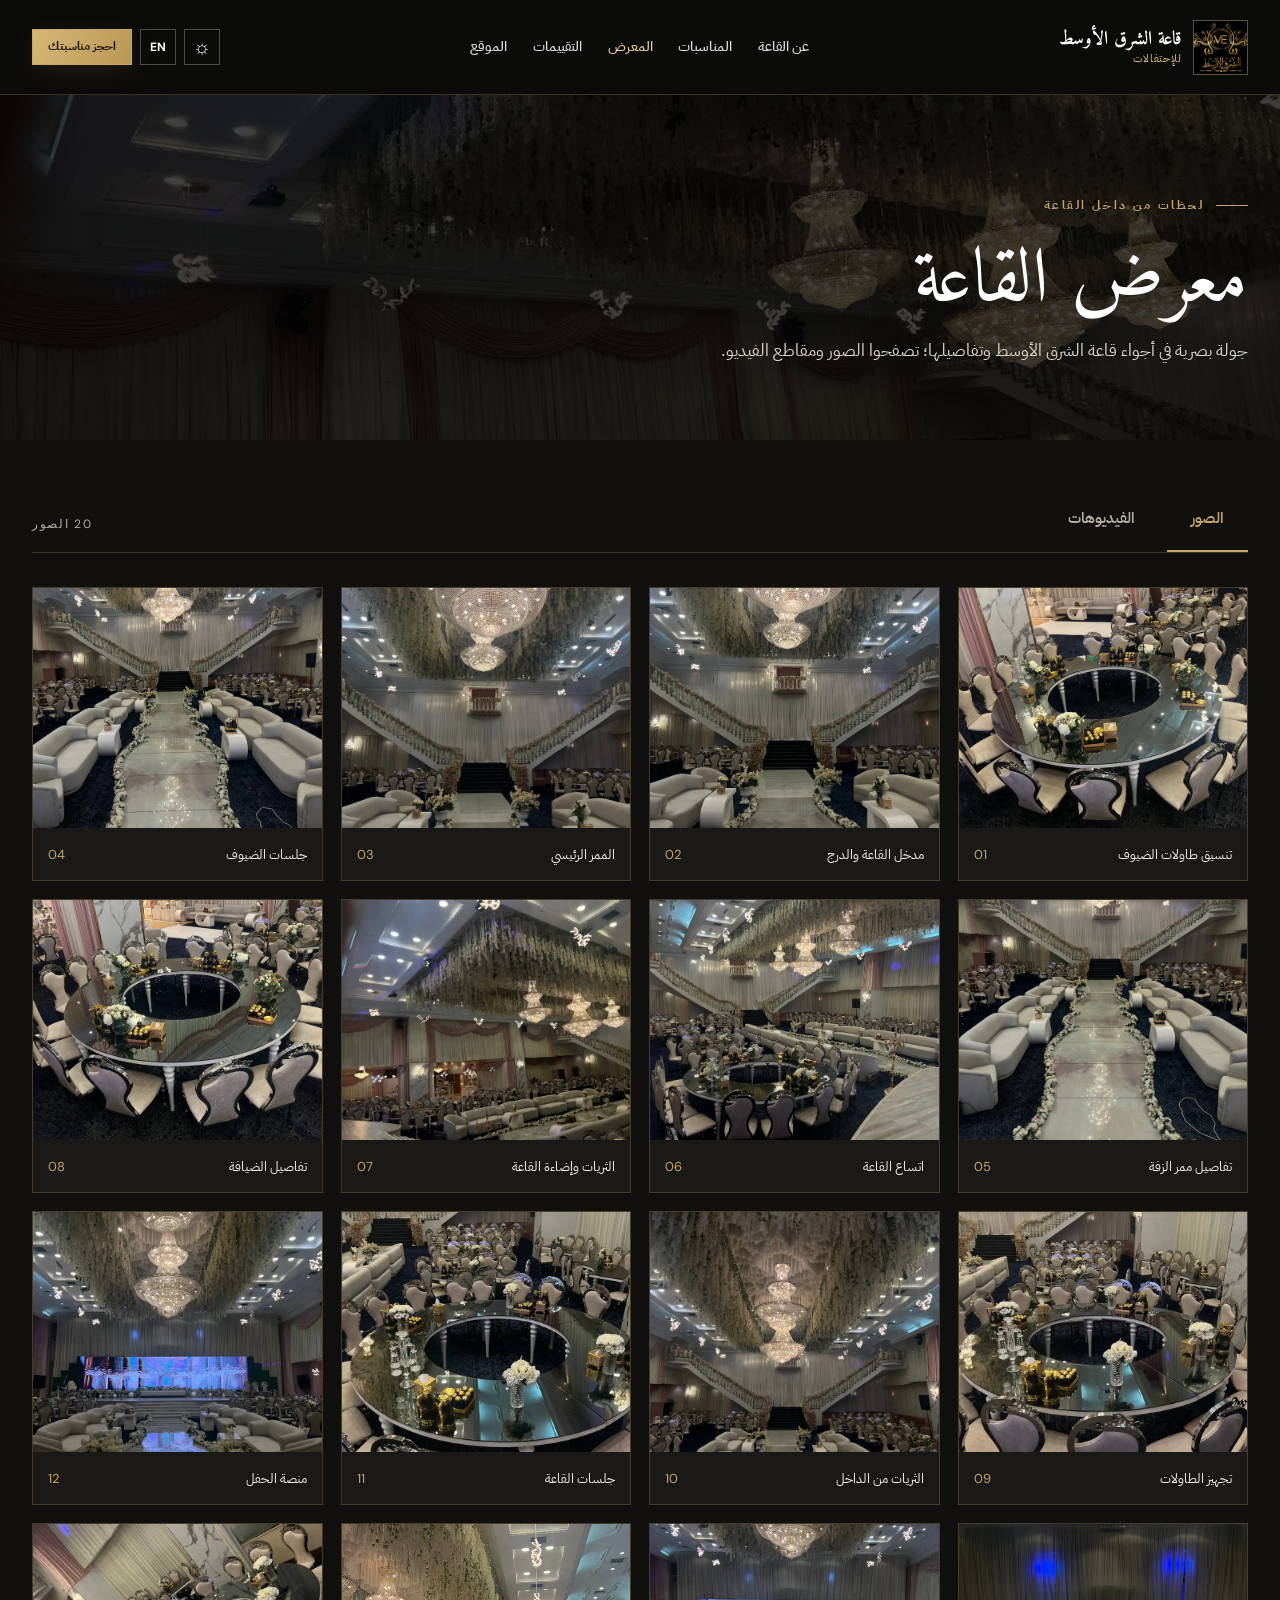
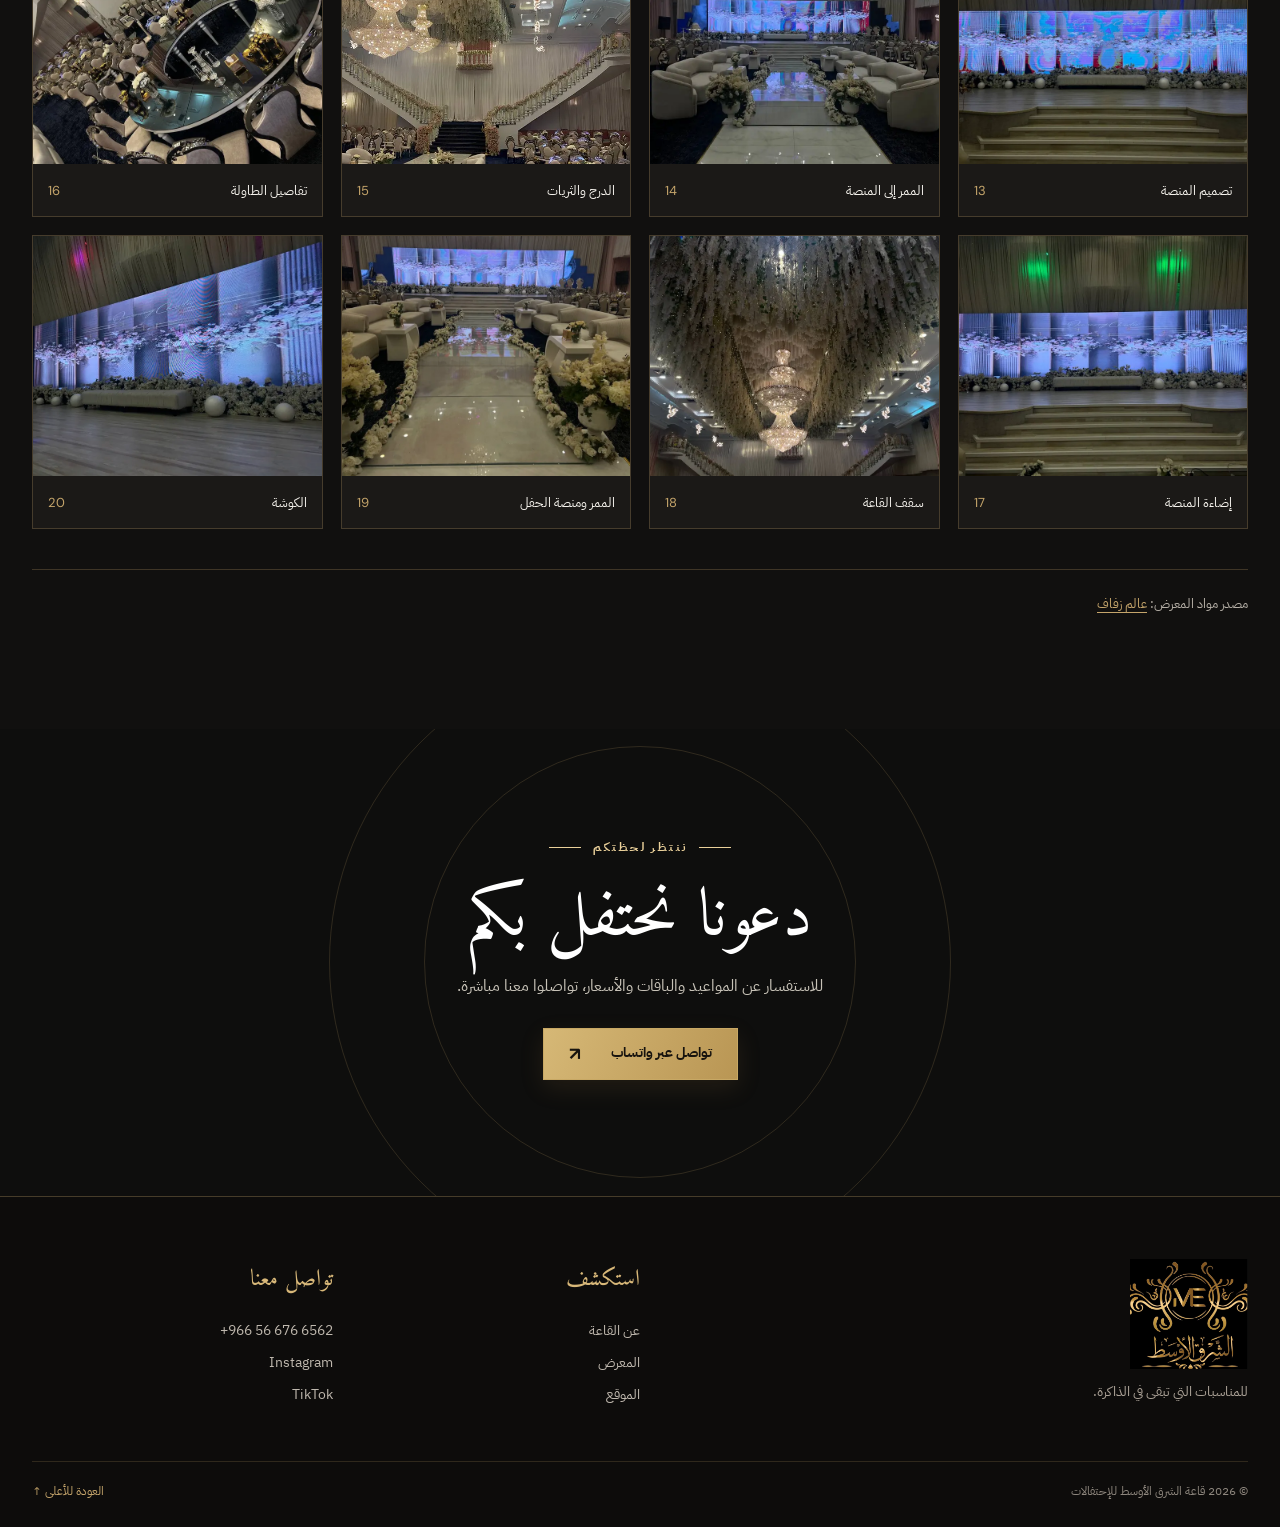
==== gallery.html @ b03f5df0 "Build Middle East Celebrations Hall website" ====
<!doctype html>
<html lang="ar" dir="rtl" data-theme="dark">
<head>
  <meta charset="utf-8">
  <meta name="viewport" content="width=device-width, initial-scale=1">
  <meta name="theme-color" content="#101010">
  <meta name="description" content="المعرض الكامل لصور وفيديوهات قاعة الشرق الأوسط للإحتفالات في جدة.">
  <title>المعرض | قاعة الشرق الأوسط للإحتفالات</title>
  <link rel="icon" type="image/svg+xml" href="favicon.svg">
  <link rel="preconnect" href="https://fonts.googleapis.com">
  <link rel="preconnect" href="https://fonts.gstatic.com" crossorigin>
  <link href="https://fonts.googleapis.com/css2?family=Amiri:wght@400;700&family=DM+Sans:wght@400;500;600;700&family=IBM+Plex+Sans+Arabic:wght@400;500;600;700&family=Playfair+Display:wght@400;500;600&display=swap" rel="stylesheet">
  <link rel="stylesheet" href="styles.css">
  <script defer src="main.js"></script>
  <script defer src="gallery.js"></script>
</head>
<body data-page="gallery">
  <a class="skip-link" href="#main" data-i18n="skip">تخطَّ إلى المحتوى</a>
  <header class="site-header inner-header" id="top">
    <div class="shell header-shell">
      <a class="brand" href="index.html" aria-label="قاعة الشرق الأوسط للإحتفالات"><img src="assets/brand-logo.png" alt="شعار قاعة الشرق الأوسط" width="60" height="60"><span class="brand-text"><strong data-i18n="brand">قاعة الشرق الأوسط</strong><small data-i18n="brandSub">للإحتفالات</small></span></a>
      <nav class="site-nav" id="site-nav" aria-label="التنقل الرئيسي"><a href="index.html#about" data-i18n="navAbout">عن القاعة</a><a href="index.html#occasions" data-i18n="navOccasions">المناسبات</a><a href="gallery.html" aria-current="page" data-i18n="navGallery">المعرض</a><a href="index.html#reviews" data-i18n="navReviews">التقييمات</a><a href="index.html#location" data-i18n="navLocation">الموقع</a></nav>
      <div class="header-actions"><button class="icon-button" id="theme-toggle" type="button" aria-label="تفعيل الوضع الفاتح" title="الوضع الفاتح"><span aria-hidden="true">☼</span></button><button class="lang-button" id="lang-toggle" type="button" aria-label="Switch to English">EN</button><a class="button button-small header-book" href="https://wa.me/966566766562?text=%D9%85%D8%B1%D8%AD%D8%A8%D8%A7%D8%8C%20%D8%A3%D8%B1%D8%BA%D8%A8%20%D8%A8%D8%A7%D9%84%D8%A7%D8%B3%D8%AA%D9%81%D8%B3%D8%A7%D8%B1%20%D8%B9%D9%86%20%D8%AD%D8%AC%D8%B2%20%D9%82%D8%A7%D8%B9%D8%A9%20%D8%A7%D9%84%D8%B4%D8%B1%D9%82%20%D8%A7%D9%84%D8%A3%D9%88%D8%B3%D8%B7" target="_blank" rel="noopener" data-i18n="bookNow">احجز مناسبتك</a><button class="menu-button" id="menu-toggle" type="button" aria-controls="site-nav" aria-expanded="false" aria-label="فتح القائمة"><span></span><span></span><span></span></button></div>
    </div>
  </header>

  <main id="main">
    <section class="gallery-hero"><div class="shell"><p class="eyebrow"><span class="eyebrow-line"></span><span data-i18n="galleryEyebrow">لحظات من داخل القاعة</span></p><h1 data-i18n="galleryPageTitle">معرض القاعة</h1><p data-i18n="galleryPageIntro">جولة بصرية في أجواء قاعة الشرق الأوسط وتفاصيلها؛ تصفحوا الصور ومقاطع الفيديو.</p></div></section>
    <section class="gallery-main" aria-label="صور وفيديوهات القاعة"><div class="shell">
      <div class="gallery-toolbar"><div class="gallery-tabs" role="tablist" aria-label="نوع الوسائط"><button class="gallery-tab" type="button" role="tab" id="photos-tab" aria-controls="gallery-panel" aria-selected="true" data-tab="photos" data-i18n="photos">الصور</button><button class="gallery-tab" type="button" role="tab" id="videos-tab" aria-controls="gallery-panel" aria-selected="false" data-tab="videos" data-i18n="videos">الفيديوهات</button></div><span class="gallery-count" id="gallery-count"></span></div>
      <div class="full-gallery-grid" id="gallery-panel" role="tabpanel" aria-labelledby="photos-tab"></div>
      <p class="gallery-credit"><span data-i18n="galleryCredit">مصدر مواد المعرض:</span> <a href="https://zafafworld.net/ar/listings/draft-570ce083-46de-40d8-ac60-ab97fcea04d9" target="_blank" rel="noopener" data-i18n="sourceName">عالم زفاف</a></p>
    </div></section>
    <section class="closing-cta"><div class="shell closing-inner"><p class="eyebrow"><span class="eyebrow-line"></span><span data-i18n="closingEyebrow">ننتظر لحظتكم</span><span class="eyebrow-line"></span></p><h2 data-i18n="closingTitle">دعونا نحتفل بكم</h2><p data-i18n="closingText">للاستفسار عن المواعيد والباقات والأسعار، تواصلوا معنا مباشرة.</p><a class="button" href="https://wa.me/966566766562?text=%D9%85%D8%B1%D8%AD%D8%A8%D8%A7%D8%8C%20%D8%A3%D8%B1%D8%BA%D8%A8%20%D8%A8%D8%A7%D9%84%D8%A7%D8%B3%D8%AA%D9%81%D8%B3%D8%A7%D8%B1%20%D8%B9%D9%86%20%D8%AD%D8%AC%D8%B2%20%D8%A7%D9%84%D9%82%D8%A7%D8%B9%D8%A9" target="_blank" rel="noopener"><span data-i18n="contactWhatsapp">تواصل عبر واتساب</span><span class="button-arrow" aria-hidden="true">↗</span></a></div></section>
  </main>

  <div class="lightbox" id="lightbox" role="dialog" aria-modal="true" aria-label="عرض الوسائط" hidden><button class="lightbox-close" id="lightbox-close" type="button" aria-label="إغلاق">×</button><button class="lightbox-prev" id="lightbox-prev" type="button" aria-label="السابق">‹</button><div class="lightbox-inner" id="lightbox-inner"></div><button class="lightbox-next" id="lightbox-next" type="button" aria-label="التالي">›</button></div>

  <footer class="site-footer"><div class="shell footer-grid"><div class="footer-brand"><img src="assets/brand-logo.png" alt="شعار قاعة الشرق الأوسط" width="122" height="114"><p data-i18n="footerLine">للمناسبات التي تبقى في الذاكرة.</p></div><div><h3 data-i18n="footerExplore">استكشف</h3><a href="index.html#about" data-i18n="navAbout">عن القاعة</a><a href="gallery.html" data-i18n="navGallery">المعرض</a><a href="index.html#location" data-i18n="navLocation">الموقع</a></div><div><h3 data-i18n="footerContact">تواصل معنا</h3><a href="https://wa.me/966566766562" target="_blank" rel="noopener" dir="ltr">+966 56 676 6562</a><a href="https://www.instagram.com/meweddings/?hl=ar" target="_blank" rel="noopener">Instagram</a><a href="https://www.tiktok.com/@meweddinghall" target="_blank" rel="noopener">TikTok</a></div></div><div class="shell footer-bottom"><span>© <span id="year"></span> <span data-i18n="copyright">قاعة الشرق الأوسط للإحتفالات</span></span><a href="#top" data-i18n="backTop">العودة للأعلى ↑</a></div></footer>
</body>
</html>
---- styles.css ----
:root{--bg:#11100f;--surface:#1b1917;--surface-2:#24211e;--text:#f6f3ed;--muted:#b5afa6;--gold:#c5a56b;--gold-bright:#ead09a;--line:rgba(197,165,107,.25);--shadow:0 24px 75px rgba(0,0,0,.25);--font-body:"IBM Plex Sans Arabic","DM Sans",sans-serif;--font-display:"Amiri","Playfair Display",serif}
html[data-theme="light"]{--bg:#f7f7f5;--surface:#fff;--surface-2:#eeece8;--text:#181716;--muted:#66625d;--gold:#96713b;--gold-bright:#ae864c;--line:rgba(90,70,38,.2);--shadow:0 24px 70px rgba(30,25,16,.1)}
*{box-sizing:border-box}
html{scroll-behavior:smooth;scroll-padding-top:92px}
body{margin:0;background:var(--bg);color:var(--text);font-family:var(--font-body);font-size:16px;line-height:1.8;transition:background .35s,color .35s;overflow-x:hidden}
body:has(.intro:not([hidden])){overflow:hidden}
[hidden]{display:none!important}
a{color:inherit;text-decoration:none}
button{font:inherit}
img{max-width:100%;display:block}
::selection{background:var(--gold);color:#13110e}
.shell{width:min(100% - 64px,1220px);margin-inline:auto}
.skip-link{position:fixed;inset-block-start:-70px;inset-inline-start:18px;z-index:200;background:var(--gold);color:#111;padding:8px 18px}
.skip-link:focus{inset-block-start:10px}
:focus-visible{outline:2px solid var(--gold-bright);outline-offset:4px}
.site-header{position:absolute;inset:0 0 auto;z-index:30;color:#fff;border-bottom:1px solid rgba(255,255,255,.16);background:linear-gradient(180deg,rgba(0,0,0,.58),rgba(0,0,0,.04))}
.header-shell{min-height:94px;display:flex;align-items:center;gap:28px}
.brand{display:flex;align-items:center;gap:11px;flex-shrink:0;line-height:1.3}
.brand img{width:55px;height:55px;object-fit:contain;border:1px solid rgba(219,178,103,.45);background:#000}
.brand-text{display:flex;flex-direction:column;white-space:nowrap}
.brand-text strong{font-family:"Amiri",serif;font-size:19px;font-weight:700}
.brand-text small{color:#dbbd82;font-size:11px;letter-spacing:.08em}
.site-nav{display:flex;align-items:center;justify-content:center;gap:clamp(16px,2vw,30px);flex:1}
.site-nav a{font-size:14px;font-weight:500;white-space:nowrap;opacity:.88;transition:color .2s,opacity .2s}
.site-nav a:hover,.site-nav a[aria-current="page"]{color:var(--gold-bright);opacity:1}
.header-actions{display:flex;align-items:center;gap:8px}
.icon-button,.lang-button,.menu-button{border:1px solid rgba(255,255,255,.27);background:rgba(0,0,0,.1);color:#fff;cursor:pointer;height:36px;min-width:36px;display:grid;place-items:center;transition:background .2s,border-color .2s}
.icon-button:hover,.lang-button:hover,.menu-button:hover{border-color:var(--gold);background:rgba(197,165,107,.16)}
.icon-button{font-size:20px;line-height:1}
.lang-button{font:700 12px "DM Sans",sans-serif;letter-spacing:.04em;padding:0 8px}
.menu-button{display:none;width:38px;gap:3px;padding:9px}
.menu-button span{width:18px;height:1px;background:#fff;display:block}
.button{display:inline-flex;align-items:center;justify-content:center;gap:30px;min-height:52px;padding:11px 25px;background:linear-gradient(115deg,#d6b876,#b99654);color:#17130e;border:1px solid #c8a864;font-weight:700;font-size:14px;line-height:1.3;cursor:pointer;transition:transform .25s,box-shadow .25s,background .25s;box-shadow:0 8px 24px rgba(174,135,68,.13)}
.button:hover{transform:translateY(-3px);box-shadow:0 16px 30px rgba(174,135,68,.22)}
.button-small{min-height:36px;padding:8px 15px;font-size:12px;white-space:nowrap}
.button-arrow{font-family:"DM Sans",sans-serif;font-size:18px;line-height:1}
.button-outline{background:transparent;color:var(--gold-bright);box-shadow:none}
.button-outline:hover{background:rgba(197,165,107,.08)}
.text-link{display:inline-flex;align-items:center;gap:18px;color:var(--gold);font-weight:600;font-size:14px;border-bottom:1px solid var(--gold);padding-bottom:6px;line-height:1.5;transition:gap .2s,color .2s}
.text-link:hover{gap:24px;color:var(--gold-bright)}
.light-link{color:#fff;border-color:rgba(255,255,255,.75)}
.hero{min-height:min(850px,100svh);height:100svh;max-height:940px;position:relative;display:flex;align-items:center;color:#fff;background:#090909;isolation:isolate;overflow:hidden}
.hero-photo,.hero-wash{position:absolute;inset:0;z-index:-2}
.hero-photo{background:url("assets/photos/p02-large.webp") center 53%/cover no-repeat;transform:scale(1.02)}
.hero-wash{z-index:-1;background:linear-gradient(90deg,rgba(6,6,6,.2),rgba(5,5,5,.65) 48%,rgba(5,5,5,.9) 100%),linear-gradient(0deg,rgba(0,0,0,.5),transparent 38%)}
[dir="ltr"] .hero-wash{background:linear-gradient(270deg,rgba(6,6,6,.2),rgba(5,5,5,.65) 48%,rgba(5,5,5,.9) 100%),linear-gradient(0deg,rgba(0,0,0,.5),transparent 38%)}
.hero-ornament{position:absolute;inset-inline-end:8%;inset-block-end:8%;font:500 clamp(160px,28vw,390px) "Playfair Display",serif;letter-spacing:-.11em;color:rgba(230,204,156,.06);pointer-events:none;line-height:1}
.hero-content{padding-top:110px;position:relative}
.eyebrow{display:flex;align-items:center;gap:12px;margin:0 0 20px;color:var(--gold);font-size:12px;font-weight:700;letter-spacing:.2em;text-transform:uppercase}
.eyebrow-line{width:32px;height:1px;background:currentColor;display:inline-block;flex-shrink:0}
.hero-eyebrow{color:var(--gold-bright);font-size:13px}
h1,h2,h3,p{margin-block-start:0}
h1,h2{font-family:var(--font-display);font-weight:400;line-height:1.2}
h1{font-size:clamp(50px,6vw,93px);max-width:810px;margin-bottom:22px;text-wrap:balance}
h2{font-size:clamp(42px,4.4vw,72px);margin-bottom:25px;text-wrap:balance}
.hero-description{max-width:610px;font-size:17px;line-height:2;color:#e9e5de;margin-bottom:30px}
.hero-actions{display:flex;align-items:center;gap:32px;flex-wrap:wrap}
.hero-bottom{position:absolute;inset-block-end:30px;inset-inline-start:4.5%;display:flex;align-items:center;gap:10px;font-size:12px;letter-spacing:.08em;color:#e0d7c8}
.hero-bottom span:last-child{font-size:20px}
.intro-stats{border-block:1px solid var(--line);background:var(--surface)}
.stats-grid{display:grid;grid-template-columns:repeat(3,1fr)}
.stats-grid>div{display:flex;align-items:center;justify-content:center;gap:17px;padding:28px 16px;border-inline-end:1px solid var(--line)}
.stats-grid>div:last-child{border-inline-end:0}
.stats-grid strong{font:400 39px "Playfair Display",serif;color:var(--gold);line-height:1}
.stats-grid span{color:var(--muted);font-size:13px}
.section{padding:110px 0}
.about-grid{display:grid;grid-template-columns:1.03fr .97fr;gap:clamp(50px,7vw,100px);align-items:center}
.about-visual{position:relative;padding:0 25px 24px 0}
[dir="ltr"] .about-visual{padding:0 0 24px 25px}
.about-visual::after{content:"";position:absolute;inset:24px 0 0 25px;border:1px solid var(--gold);z-index:-1}
[dir="ltr"] .about-visual::after{inset:24px 25px 0 0}
.image-frame{height:540px;overflow:hidden;box-shadow:var(--shadow)}
.image-frame img{width:100%;height:100%;object-fit:cover;transition:transform .6s}
.image-frame:hover img{transform:scale(1.035)}
.image-index{position:absolute;inset-block-end:0;inset-inline-end:28px;background:var(--bg);padding:8px 12px;color:var(--gold);font:11px "DM Sans",sans-serif;letter-spacing:.12em}
.about-copy>p:not(.eyebrow),.services-heading>p:not(.eyebrow),.location-copy>p:not(.eyebrow),.review-grid>div:first-child>p:not(.eyebrow){font-size:16px;line-height:2.15;color:var(--muted);max-width:570px}
.about-copy .text-link{margin-top:10px}
.occasions-section{background:var(--surface);border-block:1px solid var(--line)}
.section-heading{margin-bottom:48px}
.section-heading h2{margin-bottom:12px}
.section-heading>p:last-child{color:var(--muted);font-size:16px}
.centered{text-align:center}
.centered .eyebrow{justify-content:center}
.occasion-grid{display:grid;grid-template-columns:repeat(4,1fr);gap:1px;background:var(--line);border:1px solid var(--line)}
.occasion-card{min-height:272px;background:var(--surface);padding:32px 27px;position:relative;transition:background .25s}
.occasion-card:hover{background:var(--surface-2)}
.occasion-number{color:var(--gold);font:12px "DM Sans",sans-serif;letter-spacing:.1em}
.occasion-symbol{display:block;color:var(--gold);font-size:38px;margin:10px 0 20px;line-height:1}
.occasion-card h3{font-family:var(--font-display);font-size:27px;font-weight:400;margin:0 0 9px;line-height:1.4}
.occasion-card p{font-size:14px;color:var(--muted);line-height:1.9;margin:0}
.services-grid{display:grid;grid-template-columns:.85fr 1.15fr;gap:clamp(60px,9vw,130px);align-items:start}
.services-heading .button{margin-top:18px}
.services-list{border-top:1px solid var(--line)}
.service-row{display:grid;grid-template-columns:40px 1fr 24px;align-items:center;gap:12px;padding:23px 0;border-bottom:1px solid var(--line)}
.service-row>span{color:var(--gold);font:12px "DM Sans",sans-serif}
.service-row>span:last-child{font-size:19px;text-align:end}
.service-row h3{margin:0;font-family:var(--font-display);font-size:24px;font-weight:400;line-height:1.5}
.gallery-preview{background:var(--surface);border-block:1px solid var(--line)}
.split-heading{display:flex;align-items:end;justify-content:space-between;gap:20px}
.split-heading h2{margin:0}
.preview-grid{display:grid;grid-template-columns:1.3fr 1fr 1fr;gap:16px;height:390px}
.preview-tile{position:relative;overflow:hidden;background:#191919;isolation:isolate}
.preview-tile::after{content:"";position:absolute;inset:45% 0 0;background:linear-gradient(0deg,rgba(0,0,0,.7),transparent);z-index:0}
.preview-tile img{width:100%;height:100%;object-fit:cover;transition:transform .5s,filter .5s}
.preview-tile:hover img{transform:scale(1.06);filter:brightness(.8)}
.preview-tile>span:not(.play-mark){position:absolute;inset-block-end:21px;inset-inline-start:24px;z-index:1;color:#fff;font-family:var(--font-display);font-size:27px}
.play-mark{position:absolute;inset:50% auto auto 50%;transform:translate(-50%,-50%);width:66px;height:66px;border:1px solid rgba(255,255,255,.8);border-radius:50%;display:grid;place-items:center;color:#fff;font:20px "DM Sans",sans-serif;z-index:1}
.review-grid{display:grid;grid-template-columns:1fr .8fr;gap:80px;align-items:center}
.review-grid>div:first-child .button{margin-top:20px}
.review-visual{height:370px;border:1px solid var(--line);background:radial-gradient(circle at center,rgba(197,165,107,.1),transparent 65%),var(--surface);display:flex;flex-direction:column;align-items:center;justify-content:center;position:relative;overflow:hidden}
.review-visual::before,.review-visual::after{content:"";width:86%;height:80%;border:1px solid var(--line);position:absolute;transform:rotate(9deg)}
.review-visual::after{transform:rotate(-9deg)}
.quote-mark{font:150px "Playfair Display",serif;line-height:.55;color:var(--gold);z-index:1}
.review-stars{color:var(--gold);font-size:23px;letter-spacing:.2em;z-index:1}
.review-visual-text{margin-top:20px;color:var(--muted);font:12px "DM Sans",sans-serif;letter-spacing:.3em;z-index:1}
.review-visual-line{height:1px;width:50px;background:var(--gold);margin-top:25px;z-index:1}
.location-section{background:var(--surface);border-block:1px solid var(--line)}
.location-grid{display:grid;grid-template-columns:.75fr 1.25fr;gap:65px;align-items:center}
.location-copy .text-link{margin-top:18px}
.map-frame{height:375px;border:1px solid var(--line);padding:8px;background:var(--bg)}
.map-frame iframe{width:100%;height:100%;border:0;filter:grayscale(1) contrast(.95)}
.closing-cta{background:#0e0e0d;color:#fff;text-align:center;position:relative;overflow:hidden;padding:108px 0 116px;border-bottom:1px solid rgba(197,165,107,.3)}
.closing-cta::before,.closing-cta::after{content:"";width:430px;height:430px;border:1px solid rgba(197,165,107,.18);border-radius:50%;position:absolute;top:50%;left:50%;transform:translate(-50%,-50%)}
.closing-cta::after{width:620px;height:620px}
.closing-inner{position:relative;z-index:1}
.closing-inner .eyebrow{justify-content:center;color:var(--gold-bright)}
.closing-inner h2{font-size:clamp(48px,5.3vw,82px);margin-bottom:12px}
.closing-inner>p:not(.eyebrow){color:#c8c3b8;margin:0 0 27px}
.site-footer{background:#0d0c0b;color:#ece8e0;padding:62px 0 24px}
.footer-grid{display:grid;grid-template-columns:1.7fr .8fr .9fr;gap:40px;padding-bottom:50px}
.footer-brand img{width:118px;height:110px;object-fit:contain;margin-bottom:10px}
.footer-brand p{font-size:14px;color:#aaa196;margin:0}
.footer-grid h3{font:400 23px "Amiri",serif;color:#d8b879;margin:0 0 15px}
.footer-grid>div:not(:first-child){display:flex;flex-direction:column;align-items:flex-start}
.footer-grid a{color:#bfb8ae;font-size:14px;line-height:2.3;transition:color .2s}
.footer-grid a:hover{color:#e3c68c}
.footer-bottom{border-top:1px solid rgba(197,165,107,.18);padding-top:19px;display:flex;justify-content:space-between;gap:20px;color:#8e877e;font-size:12px}
.footer-bottom a{color:#c5a56b}
/* Entrance */
.intro{position:fixed;inset:0;z-index:100;background:radial-gradient(circle at 50% 50%,#23190e 0%,#070707 48%,#020202 100%);color:#f0dfba;overflow:hidden;animation:introFade .55s ease 5.6s forwards}
.intro::before,.intro::after{content:"";position:absolute;width:66vmin;height:66vmin;border:1px solid rgba(213,178,111,.2);border-radius:50%;top:50%;left:50%;transform:translate(-50%,-50%)}
.intro::after{width:83vmin;height:83vmin;border-color:rgba(213,178,111,.1)}
.intro-inner{position:absolute;top:50%;left:50%;transform:translate(-50%,-50%);width:min(450px,90vw);display:flex;flex-direction:column;align-items:center;z-index:1;animation:introText .65s ease 3.3s both;text-align:center}
.intro-line{width:180px;height:1px;background:linear-gradient(90deg,transparent,#c5a56b,transparent)}
.intro-logo{width:180px;height:167px;object-fit:contain;mix-blend-mode:screen;margin:10px 0}
.intro-caption{font:28px "Amiri",serif;margin:5px 0 0}
.intro-english{font:10px "DM Sans",sans-serif;letter-spacing:.24em;margin:0 0 17px}
.intro-couple{position:absolute;z-index:2;bottom:-6%;left:0;width:min(31vw,410px);height:90%;object-fit:contain;object-position:bottom;animation:danceAcross 5.7s linear forwards;filter:drop-shadow(0 0 15px rgba(196,147,60,.28))}
.intro-skip{position:absolute;inset-block-end:24px;inset-inline-end:30px;z-index:5;border:1px solid rgba(234,208,154,.55);color:#ead09a;background:rgba(0,0,0,.5);padding:5px 14px;cursor:pointer;font-size:12px}
@keyframes danceAcross{0%{transform:translateX(115vw) rotate(0deg)}18%{transform:translateX(82vw) rotate(-3deg)}38%{transform:translateX(45vw) rotate(2deg)}62%{transform:translateX(8vw) rotate(-2deg)}82%{transform:translateX(-44vw) rotate(2deg)}100%{transform:translateX(-115vw) rotate(0deg)}}
@keyframes introText{from{opacity:0;transform:translate(-50%,-44%) scale(.96)}to{opacity:1;transform:translate(-50%,-50%) scale(1)}}
@keyframes introFade{to{opacity:0;visibility:hidden}}
/* Gallery page */
.inner-header{position:relative;background:#0b0b0a;border-bottom-color:rgba(197,165,107,.25)}
.gallery-hero{background:#11100f url("assets/photos/p07-large.webp") center 45%/cover no-repeat;position:relative;color:#fff;isolation:isolate;padding:100px 0 74px}
.gallery-hero::before{content:"";position:absolute;inset:0;background:rgba(0,0,0,.74);z-index:-1}
.gallery-hero h1{font-size:clamp(55px,6vw,88px);margin:0 0 7px}
.gallery-hero p:last-child{max-width:660px;color:#ded8cf;margin:0;font-size:17px}
.gallery-main{min-height:60vh;padding:55px 0 100px}
.gallery-toolbar{display:flex;align-items:center;justify-content:space-between;gap:20px;flex-wrap:wrap;margin-bottom:34px;border-bottom:1px solid var(--line)}
.gallery-tabs{display:flex;gap:8px}
.gallery-tab{border:0;border-bottom:2px solid transparent;background:transparent;color:var(--muted);padding:10px 24px 18px;cursor:pointer;font-size:15px;font-weight:600;transition:color .2s,border-color .2s}
.gallery-tab:hover,.gallery-tab[aria-selected="true"]{color:var(--gold);border-bottom-color:var(--gold)}
.gallery-count{font:12px "DM Sans",sans-serif;color:var(--muted);letter-spacing:.14em}
.full-gallery-grid{display:grid;grid-template-columns:repeat(4,minmax(0,1fr));gap:18px}
.gallery-card{position:relative;padding:0;border:1px solid var(--line);background:var(--surface);color:var(--text);text-align:start;cursor:pointer;overflow:hidden;min-width:0}
.gallery-card img{width:100%;height:240px;object-fit:cover;transition:transform .45s,filter .45s}
.gallery-card:hover img{transform:scale(1.06);filter:brightness(.8)}
.gallery-card-info{display:flex;align-items:center;justify-content:space-between;gap:8px;padding:12px 15px;min-height:52px}
.gallery-card-info span:first-child{font-size:13px}
.gallery-card-info span:last-child{color:var(--gold);font:13px "DM Sans",sans-serif}
.gallery-card .video-play{position:absolute;top:calc(50% - 26px);left:50%;transform:translate(-50%,-50%);width:53px;height:53px;border-radius:50%;background:rgba(0,0,0,.55);border:1px solid #fff;display:grid;place-items:center;color:#fff;font:16px "DM Sans",sans-serif;pointer-events:none}
.gallery-credit{border-top:1px solid var(--line);padding-top:22px;margin-top:40px;color:var(--muted);font-size:13px}
.gallery-credit a{color:var(--gold);text-decoration:underline;text-underline-offset:4px}
.lightbox{position:fixed;inset:0;background:rgba(0,0,0,.94);z-index:90;display:grid;place-items:center;padding:55px 70px;color:#fff}
.lightbox-inner{width:min(100%,1080px);height:min(100%,760px);display:flex;flex-direction:column;align-items:center;justify-content:center;gap:14px}
.lightbox img,.lightbox video{max-width:100%;max-height:calc(100% - 42px);width:auto;height:auto;object-fit:contain;box-shadow:0 20px 70px rgba(0,0,0,.5)}
.lightbox video{width:min(100%,850px);max-height:70vh}
.lightbox-caption{margin:0;color:#d4c4a8;font-size:14px;text-align:center}
.lightbox-close,.lightbox-prev,.lightbox-next{position:absolute;background:rgba(25,23,21,.8);border:1px solid rgba(255,255,255,.35);color:#fff;width:43px;height:43px;display:grid;place-items:center;cursor:pointer;font-size:24px}
.lightbox-close{top:20px;right:20px}
.lightbox-prev{left:18px;top:50%;transform:translateY(-50%)}
.lightbox-next{right:18px;top:50%;transform:translateY(-50%)}
[dir="rtl"] .lightbox-prev{right:18px;left:auto}
[dir="rtl"] .lightbox-next{left:18px;right:auto}
[lang="en"]{--font-body:"DM Sans","IBM Plex Sans Arabic",sans-serif;--font-display:"Playfair Display","Amiri",serif}
[lang="en"] .brand-text strong,[lang="en"] .footer-grid h3{font-family:"Playfair Display",serif}
[lang="en"] .brand-text strong{font-size:14px}
[lang="en"] .brand-text small{font-size:10px}
[lang="en"] .eyebrow{letter-spacing:.16em}
[lang="en"] .occasion-card h3{font-size:24px}
[lang="en"] .service-row h3{font-size:21px}
@media(max-width:1100px){.site-nav{gap:13px}.site-nav a{font-size:12px}.header-shell{gap:16px}.brand-text strong{font-size:16px}.header-book{display:none}}
@media(max-width:820px){.shell{width:min(100% - 38px,680px)}.header-shell{min-height:74px}.brand img{width:48px;height:48px}.menu-button{display:grid}.site-nav{display:none;position:absolute;top:74px;left:0;right:0;background:#11100f;padding:15px 20px 20px;flex-direction:column;align-items:stretch;gap:0;border-bottom:1px solid var(--line)}.site-nav.open{display:flex}.site-nav a{font-size:15px;padding:10px 0;border-bottom:1px solid rgba(255,255,255,.08)}.hero{min-height:720px;height:100svh}.hero-content{padding-top:70px}.hero-wash{background:linear-gradient(0deg,rgba(4,4,4,.95),rgba(4,4,4,.45) 78%),linear-gradient(90deg,rgba(4,4,4,.55),transparent)}.about-grid,.services-grid,.review-grid,.location-grid{grid-template-columns:1fr;gap:45px}.about-visual{order:2}.image-frame{height:420px}.section{padding:75px 0}.occasion-grid{grid-template-columns:repeat(2,1fr)}.preview-grid{height:290px;gap:8px}.preview-tile>span:not(.play-mark){font-size:21px}.full-gallery-grid{grid-template-columns:repeat(3,minmax(0,1fr))}.gallery-card img{height:210px}.intro-couple{width:44vw}}
@media(max-width:600px){.shell{width:min(100% - 32px,480px)}.brand-text strong{font-size:14px}.brand-text small{font-size:10px}.header-shell{gap:7px}.header-actions{gap:5px;margin-inline-start:auto}.hero{height:780px;min-height:690px;max-height:none;align-items:center}.hero-content{padding-top:72px}.hero-photo{background-position:58% center}.hero h1{font-size:clamp(48px,12vw,70px);line-height:1.25}.hero-description{font-size:15px;line-height:2}.hero-actions{gap:22px}.hero-bottom{inset-block-end:20px}.stats-grid>div{flex-direction:column;gap:6px;padding:22px 8px;text-align:center}.stats-grid strong{font-size:30px}.stats-grid span{font-size:11px;line-height:1.4}.section{padding:68px 0}h2{font-size:47px}.about-grid{gap:36px}.about-visual{padding:0 16px 16px 0}[dir="ltr"] .about-visual{padding:0 0 16px 16px}.about-visual::after{inset:16px 0 0 16px}[dir="ltr"] .about-visual::after{inset:16px 16px 0 0}.image-frame{height:370px}.section-heading{margin-bottom:30px}.occasion-grid{grid-template-columns:1fr 1fr}.occasion-card{min-height:220px;padding:20px 15px}.occasion-symbol{font-size:28px;margin:8px 0 14px}.occasion-card h3{font-size:22px}.occasion-card p{font-size:12px}.service-row h3{font-size:21px}.split-heading{align-items:start;flex-direction:column}.preview-grid{grid-template-columns:1fr 1fr;height:auto}.preview-large{grid-column:1/-1;height:250px}.preview-grid .preview-tile:not(.preview-large){height:210px}.review-visual{height:275px}.map-frame{height:300px}.closing-cta{padding:80px 0}.footer-grid{grid-template-columns:1fr 1fr;gap:30px}.footer-brand{grid-column:1/-1}.footer-bottom{flex-direction:column;gap:4px}.intro-couple{width:70vw;height:74%;bottom:0}.intro-logo{width:130px;height:120px}.intro-caption{font-size:22px}.intro-english{font-size:8px}.gallery-hero{padding:70px 0 55px}.gallery-hero h1{font-size:57px}.gallery-main{padding:32px 0 65px}.full-gallery-grid{grid-template-columns:repeat(2,minmax(0,1fr));gap:11px}.gallery-card img{height:160px}.gallery-card-info{padding:9px 10px;min-height:45px}.gallery-card-info span:first-child{font-size:11px}.gallery-tab{padding:8px 14px 14px}.lightbox{padding:50px 12px}.lightbox-prev,.lightbox-next{top:auto;bottom:20px;transform:none}.lightbox-close{top:10px;right:10px}}
@media(max-width:380px){.brand-text{display:none}.hero h1{font-size:44px}.full-gallery-grid{grid-template-columns:1fr 1fr}.gallery-card img{height:135px}}
@media(prefers-reduced-motion:reduce){html{scroll-behavior:auto}*,*::before,*::after{animation-duration:.01ms!important;animation-iteration-count:1!important;transition-duration:.01ms!important}}
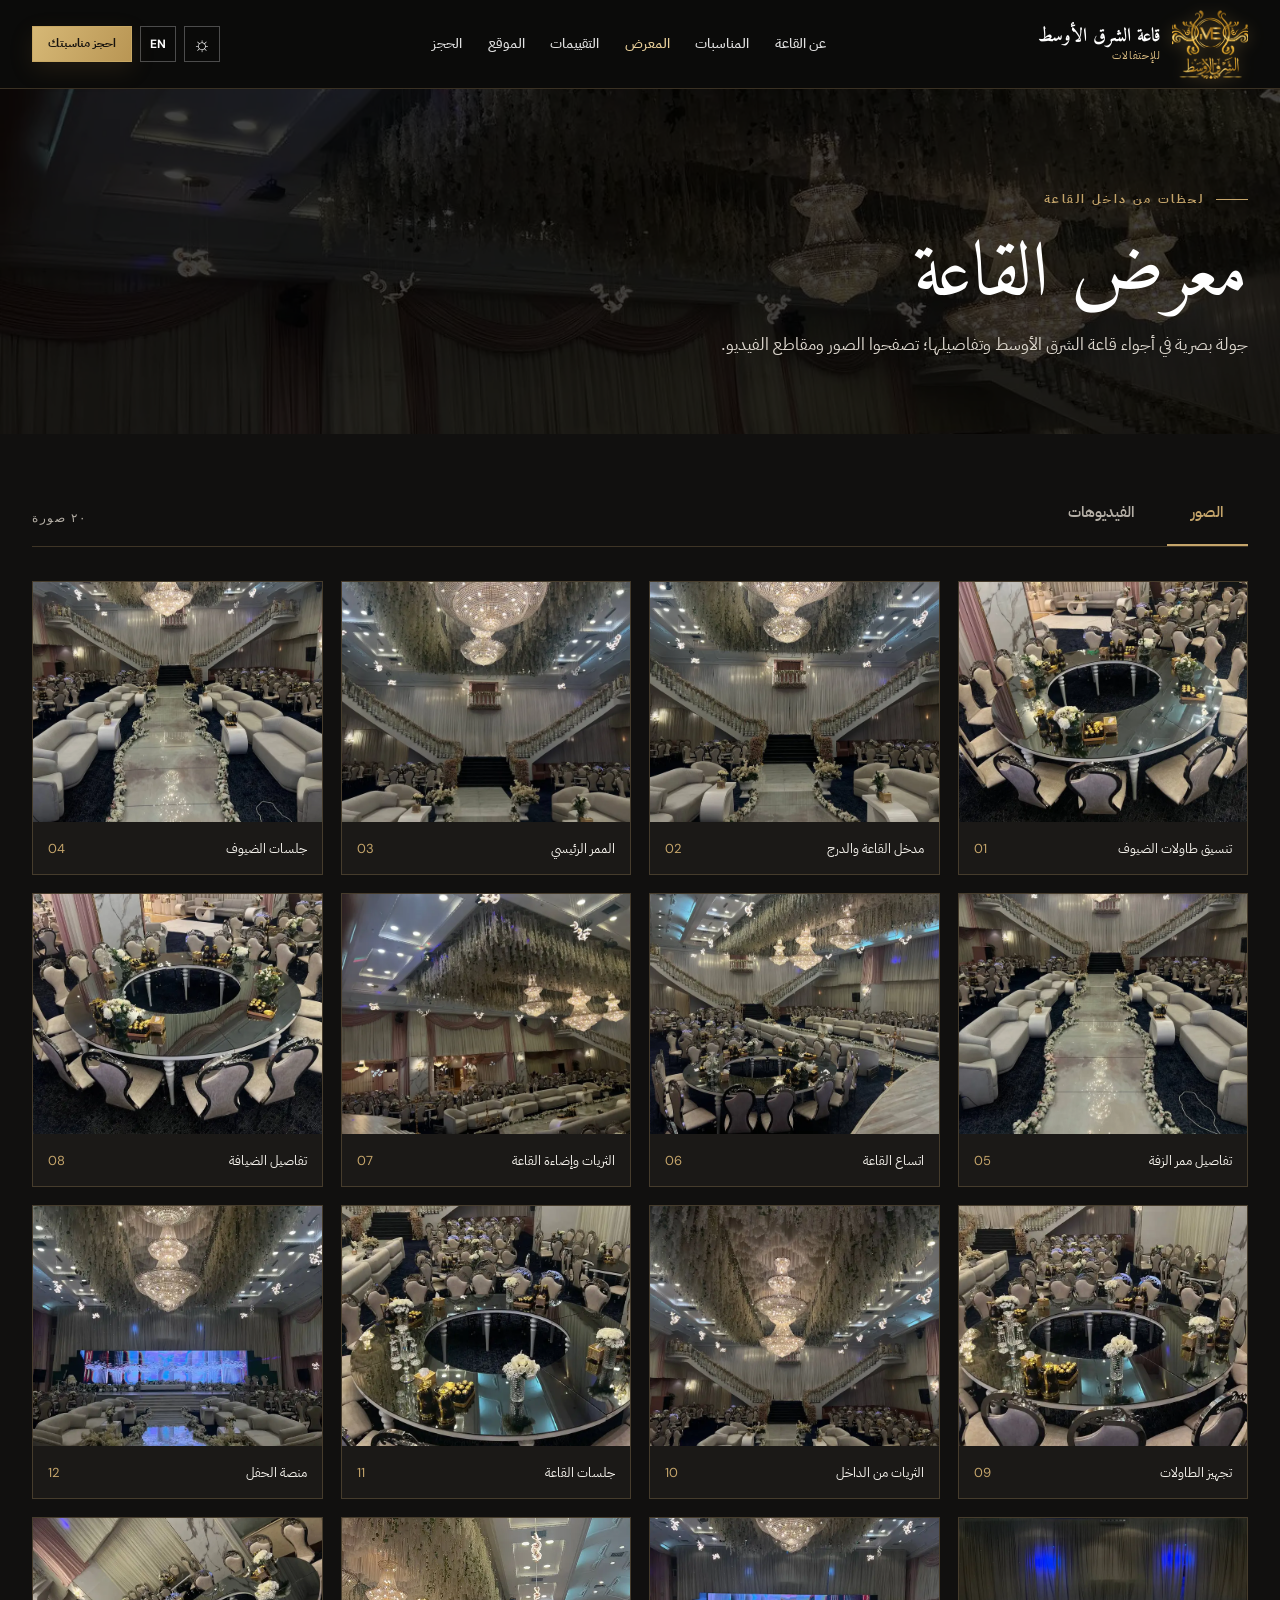
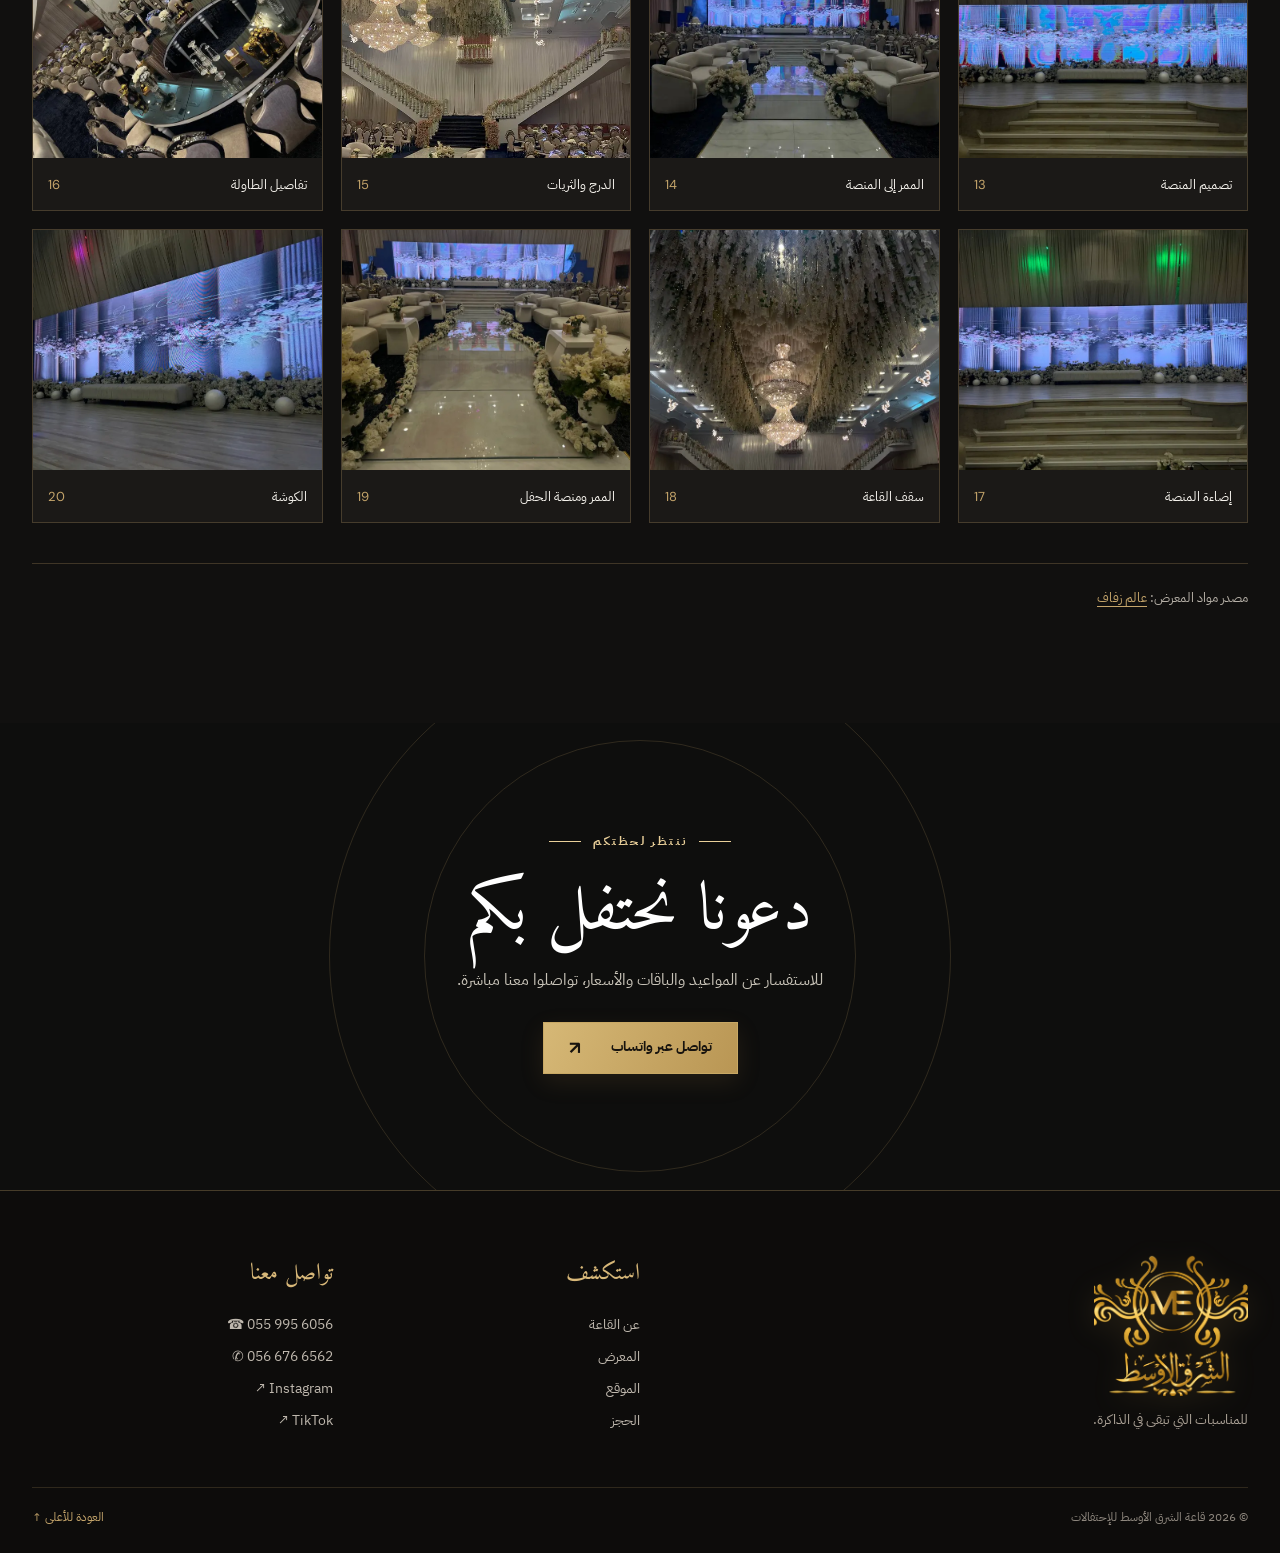
==== commit d094c752: "Refine hall site, booking flow, and mobile experience" ====
--- a/gallery.html
+++ b/gallery.html
@@ -18,8 +18,8 @@
   <a class="skip-link" href="#main" data-i18n="skip">تخطَّ إلى المحتوى</a>
   <header class="site-header inner-header" id="top">
     <div class="shell header-shell">
-      <a class="brand" href="index.html" aria-label="قاعة الشرق الأوسط للإحتفالات"><img src="assets/brand-logo.png" alt="شعار قاعة الشرق الأوسط" width="60" height="60"><span class="brand-text"><strong data-i18n="brand">قاعة الشرق الأوسط</strong><small data-i18n="brandSub">للإحتفالات</small></span></a>
-      <nav class="site-nav" id="site-nav" aria-label="التنقل الرئيسي"><a href="index.html#about" data-i18n="navAbout">عن القاعة</a><a href="index.html#occasions" data-i18n="navOccasions">المناسبات</a><a href="gallery.html" aria-current="page" data-i18n="navGallery">المعرض</a><a href="index.html#reviews" data-i18n="navReviews">التقييمات</a><a href="index.html#location" data-i18n="navLocation">الموقع</a></nav>
+      <a class="brand" href="index.html" aria-label="قاعة الشرق الأوسط للإحتفالات"><img src="assets/brand-logo-transparent.png" alt="شعار قاعة الشرق الأوسط" width="76" height="70"><span class="brand-text"><strong data-i18n="brand">قاعة الشرق الأوسط</strong><small data-i18n="brandSub">للإحتفالات</small></span></a>
+      <nav class="site-nav" id="site-nav" aria-label="التنقل الرئيسي"><a href="index.html#about" data-i18n="navAbout">عن القاعة</a><a href="index.html#occasions" data-i18n="navOccasions">المناسبات</a><a href="gallery.html" aria-current="page" data-i18n="navGallery">المعرض</a><a href="index.html#reviews" data-i18n="navReviews">التقييمات</a><a href="index.html#location" data-i18n="navLocation">الموقع</a><a href="index.html#booking" data-i18n="navBooking">الحجز</a></nav>
       <div class="header-actions"><button class="icon-button" id="theme-toggle" type="button" aria-label="تفعيل الوضع الفاتح" title="الوضع الفاتح"><span aria-hidden="true">☼</span></button><button class="lang-button" id="lang-toggle" type="button" aria-label="Switch to English">EN</button><a class="button button-small header-book" href="https://wa.me/966566766562?text=%D9%85%D8%B1%D8%AD%D8%A8%D8%A7%D8%8C%20%D8%A3%D8%B1%D8%BA%D8%A8%20%D8%A8%D8%A7%D9%84%D8%A7%D8%B3%D8%AA%D9%81%D8%B3%D8%A7%D8%B1%20%D8%B9%D9%86%20%D8%AD%D8%AC%D8%B2%20%D9%82%D8%A7%D8%B9%D8%A9%20%D8%A7%D9%84%D8%B4%D8%B1%D9%82%20%D8%A7%D9%84%D8%A3%D9%88%D8%B3%D8%B7" target="_blank" rel="noopener" data-i18n="bookNow">احجز مناسبتك</a><button class="menu-button" id="menu-toggle" type="button" aria-controls="site-nav" aria-expanded="false" aria-label="فتح القائمة"><span></span><span></span><span></span></button></div>
     </div>
   </header>
@@ -36,6 +36,7 @@
 
   <div class="lightbox" id="lightbox" role="dialog" aria-modal="true" aria-label="عرض الوسائط" hidden><button class="lightbox-close" id="lightbox-close" type="button" aria-label="إغلاق">×</button><button class="lightbox-prev" id="lightbox-prev" type="button" aria-label="السابق">‹</button><div class="lightbox-inner" id="lightbox-inner"></div><button class="lightbox-next" id="lightbox-next" type="button" aria-label="التالي">›</button></div>
 
-  <footer class="site-footer"><div class="shell footer-grid"><div class="footer-brand"><img src="assets/brand-logo.png" alt="شعار قاعة الشرق الأوسط" width="122" height="114"><p data-i18n="footerLine">للمناسبات التي تبقى في الذاكرة.</p></div><div><h3 data-i18n="footerExplore">استكشف</h3><a href="index.html#about" data-i18n="navAbout">عن القاعة</a><a href="gallery.html" data-i18n="navGallery">المعرض</a><a href="index.html#location" data-i18n="navLocation">الموقع</a></div><div><h3 data-i18n="footerContact">تواصل معنا</h3><a href="https://wa.me/966566766562" target="_blank" rel="noopener" dir="ltr">+966 56 676 6562</a><a href="https://www.instagram.com/meweddings/?hl=ar" target="_blank" rel="noopener">Instagram</a><a href="https://www.tiktok.com/@meweddinghall" target="_blank" rel="noopener">TikTok</a></div></div><div class="shell footer-bottom"><span>© <span id="year"></span> <span data-i18n="copyright">قاعة الشرق الأوسط للإحتفالات</span></span><a href="#top" data-i18n="backTop">العودة للأعلى ↑</a></div></footer>
+  <footer class="site-footer"><div class="shell footer-grid"><div class="footer-brand"><img src="assets/brand-logo-transparent.png" alt="شعار قاعة الشرق الأوسط" width="142" height="132"><p data-i18n="footerLine">للمناسبات التي تبقى في الذاكرة.</p></div><div><h3 data-i18n="footerExplore">استكشف</h3><a href="index.html#about" data-i18n="navAbout">عن القاعة</a><a href="gallery.html" data-i18n="navGallery">المعرض</a><a href="index.html#location" data-i18n="navLocation">الموقع</a><a href="index.html#booking" data-i18n="navBooking">الحجز</a></div><div><h3 data-i18n="footerContact">تواصل معنا</h3><a href="tel:+966559956056" dir="ltr">☎ 055 995 6056</a><a href="https://wa.me/966566766562" target="_blank" rel="noopener" dir="ltr">✆ 056 676 6562</a><a href="https://www.instagram.com/meweddings/?hl=ar" target="_blank" rel="noopener">Instagram ↗</a><a href="https://www.tiktok.com/@meweddinghall" target="_blank" rel="noopener">TikTok ↗</a></div></div><div class="shell footer-bottom"><span>© <span id="year"></span> <span data-i18n="copyright">قاعة الشرق الأوسط للإحتفالات</span></span><a href="#top" data-i18n="backTop">العودة للأعلى ↑</a></div></footer>
+  <div class="mobile-contact-bar"><a href="https://wa.me/966566766562" target="_blank" rel="noopener"><span aria-hidden="true">✆</span><span data-i18n="whatsappLabel">واتساب الحجز</span></a><a href="tel:+966559956056"><span aria-hidden="true">☎</span><span data-i18n="callLabel">تواصل معنا</span></a></div>
 </body>
 </html>
--- a/styles.css
+++ b/styles.css
@@ -3,7 +3,6 @@
 *{box-sizing:border-box}
 html{scroll-behavior:smooth;scroll-padding-top:92px}
 body{margin:0;background:var(--bg);color:var(--text);font-family:var(--font-body);font-size:16px;line-height:1.8;transition:background .35s,color .35s;overflow-x:hidden}
-body:has(.intro:not([hidden])){overflow:hidden}
 [hidden]{display:none!important}
 a{color:inherit;text-decoration:none}
 button{font:inherit}
@@ -44,7 +43,6 @@
 .hero-photo{background:url("assets/photos/p02-large.webp") center 53%/cover no-repeat;transform:scale(1.02)}
 .hero-wash{z-index:-1;background:linear-gradient(90deg,rgba(6,6,6,.2),rgba(5,5,5,.65) 48%,rgba(5,5,5,.9) 100%),linear-gradient(0deg,rgba(0,0,0,.5),transparent 38%)}
 [dir="ltr"] .hero-wash{background:linear-gradient(270deg,rgba(6,6,6,.2),rgba(5,5,5,.65) 48%,rgba(5,5,5,.9) 100%),linear-gradient(0deg,rgba(0,0,0,.5),transparent 38%)}
-.hero-ornament{position:absolute;inset-inline-end:8%;inset-block-end:8%;font:500 clamp(160px,28vw,390px) "Playfair Display",serif;letter-spacing:-.11em;color:rgba(230,204,156,.06);pointer-events:none;line-height:1}
 .hero-content{padding-top:110px;position:relative}
 .eyebrow{display:flex;align-items:center;gap:12px;margin:0 0 20px;color:var(--gold);font-size:12px;font-weight:700;letter-spacing:.2em;text-transform:uppercase}
 .eyebrow-line{width:32px;height:1px;background:currentColor;display:inline-block;flex-shrink:0}
@@ -136,20 +134,6 @@
 .footer-grid a:hover{color:#e3c68c}
 .footer-bottom{border-top:1px solid rgba(197,165,107,.18);padding-top:19px;display:flex;justify-content:space-between;gap:20px;color:#8e877e;font-size:12px}
 .footer-bottom a{color:#c5a56b}
-/* Entrance */
-.intro{position:fixed;inset:0;z-index:100;background:radial-gradient(circle at 50% 50%,#23190e 0%,#070707 48%,#020202 100%);color:#f0dfba;overflow:hidden;animation:introFade .55s ease 5.6s forwards}
-.intro::before,.intro::after{content:"";position:absolute;width:66vmin;height:66vmin;border:1px solid rgba(213,178,111,.2);border-radius:50%;top:50%;left:50%;transform:translate(-50%,-50%)}
-.intro::after{width:83vmin;height:83vmin;border-color:rgba(213,178,111,.1)}
-.intro-inner{position:absolute;top:50%;left:50%;transform:translate(-50%,-50%);width:min(450px,90vw);display:flex;flex-direction:column;align-items:center;z-index:1;animation:introText .65s ease 3.3s both;text-align:center}
-.intro-line{width:180px;height:1px;background:linear-gradient(90deg,transparent,#c5a56b,transparent)}
-.intro-logo{width:180px;height:167px;object-fit:contain;mix-blend-mode:screen;margin:10px 0}
-.intro-caption{font:28px "Amiri",serif;margin:5px 0 0}
-.intro-english{font:10px "DM Sans",sans-serif;letter-spacing:.24em;margin:0 0 17px}
-.intro-couple{position:absolute;z-index:2;bottom:-6%;left:0;width:min(31vw,410px);height:90%;object-fit:contain;object-position:bottom;animation:danceAcross 5.7s linear forwards;filter:drop-shadow(0 0 15px rgba(196,147,60,.28))}
-.intro-skip{position:absolute;inset-block-end:24px;inset-inline-end:30px;z-index:5;border:1px solid rgba(234,208,154,.55);color:#ead09a;background:rgba(0,0,0,.5);padding:5px 14px;cursor:pointer;font-size:12px}
-@keyframes danceAcross{0%{transform:translateX(115vw) rotate(0deg)}18%{transform:translateX(82vw) rotate(-3deg)}38%{transform:translateX(45vw) rotate(2deg)}62%{transform:translateX(8vw) rotate(-2deg)}82%{transform:translateX(-44vw) rotate(2deg)}100%{transform:translateX(-115vw) rotate(0deg)}}
-@keyframes introText{from{opacity:0;transform:translate(-50%,-44%) scale(.96)}to{opacity:1;transform:translate(-50%,-50%) scale(1)}}
-@keyframes introFade{to{opacity:0;visibility:hidden}}
 /* Gallery page */
 .inner-header{position:relative;background:#0b0b0a;border-bottom-color:rgba(197,165,107,.25)}
 .gallery-hero{background:#11100f url("assets/photos/p07-large.webp") center 45%/cover no-repeat;position:relative;color:#fff;isolation:isolate;padding:100px 0 74px}
@@ -191,7 +175,69 @@
 [lang="en"] .occasion-card h3{font-size:24px}
 [lang="en"] .service-row h3{font-size:21px}
 @media(max-width:1100px){.site-nav{gap:13px}.site-nav a{font-size:12px}.header-shell{gap:16px}.brand-text strong{font-size:16px}.header-book{display:none}}
-@media(max-width:820px){.shell{width:min(100% - 38px,680px)}.header-shell{min-height:74px}.brand img{width:48px;height:48px}.menu-button{display:grid}.site-nav{display:none;position:absolute;top:74px;left:0;right:0;background:#11100f;padding:15px 20px 20px;flex-direction:column;align-items:stretch;gap:0;border-bottom:1px solid var(--line)}.site-nav.open{display:flex}.site-nav a{font-size:15px;padding:10px 0;border-bottom:1px solid rgba(255,255,255,.08)}.hero{min-height:720px;height:100svh}.hero-content{padding-top:70px}.hero-wash{background:linear-gradient(0deg,rgba(4,4,4,.95),rgba(4,4,4,.45) 78%),linear-gradient(90deg,rgba(4,4,4,.55),transparent)}.about-grid,.services-grid,.review-grid,.location-grid{grid-template-columns:1fr;gap:45px}.about-visual{order:2}.image-frame{height:420px}.section{padding:75px 0}.occasion-grid{grid-template-columns:repeat(2,1fr)}.preview-grid{height:290px;gap:8px}.preview-tile>span:not(.play-mark){font-size:21px}.full-gallery-grid{grid-template-columns:repeat(3,minmax(0,1fr))}.gallery-card img{height:210px}.intro-couple{width:44vw}}
-@media(max-width:600px){.shell{width:min(100% - 32px,480px)}.brand-text strong{font-size:14px}.brand-text small{font-size:10px}.header-shell{gap:7px}.header-actions{gap:5px;margin-inline-start:auto}.hero{height:780px;min-height:690px;max-height:none;align-items:center}.hero-content{padding-top:72px}.hero-photo{background-position:58% center}.hero h1{font-size:clamp(48px,12vw,70px);line-height:1.25}.hero-description{font-size:15px;line-height:2}.hero-actions{gap:22px}.hero-bottom{inset-block-end:20px}.stats-grid>div{flex-direction:column;gap:6px;padding:22px 8px;text-align:center}.stats-grid strong{font-size:30px}.stats-grid span{font-size:11px;line-height:1.4}.section{padding:68px 0}h2{font-size:47px}.about-grid{gap:36px}.about-visual{padding:0 16px 16px 0}[dir="ltr"] .about-visual{padding:0 0 16px 16px}.about-visual::after{inset:16px 0 0 16px}[dir="ltr"] .about-visual::after{inset:16px 16px 0 0}.image-frame{height:370px}.section-heading{margin-bottom:30px}.occasion-grid{grid-template-columns:1fr 1fr}.occasion-card{min-height:220px;padding:20px 15px}.occasion-symbol{font-size:28px;margin:8px 0 14px}.occasion-card h3{font-size:22px}.occasion-card p{font-size:12px}.service-row h3{font-size:21px}.split-heading{align-items:start;flex-direction:column}.preview-grid{grid-template-columns:1fr 1fr;height:auto}.preview-large{grid-column:1/-1;height:250px}.preview-grid .preview-tile:not(.preview-large){height:210px}.review-visual{height:275px}.map-frame{height:300px}.closing-cta{padding:80px 0}.footer-grid{grid-template-columns:1fr 1fr;gap:30px}.footer-brand{grid-column:1/-1}.footer-bottom{flex-direction:column;gap:4px}.intro-couple{width:70vw;height:74%;bottom:0}.intro-logo{width:130px;height:120px}.intro-caption{font-size:22px}.intro-english{font-size:8px}.gallery-hero{padding:70px 0 55px}.gallery-hero h1{font-size:57px}.gallery-main{padding:32px 0 65px}.full-gallery-grid{grid-template-columns:repeat(2,minmax(0,1fr));gap:11px}.gallery-card img{height:160px}.gallery-card-info{padding:9px 10px;min-height:45px}.gallery-card-info span:first-child{font-size:11px}.gallery-tab{padding:8px 14px 14px}.lightbox{padding:50px 12px}.lightbox-prev,.lightbox-next{top:auto;bottom:20px;transform:none}.lightbox-close{top:10px;right:10px}}
+@media(max-width:820px){.shell{width:min(100% - 38px,680px)}.header-shell{min-height:74px}.brand img{width:48px;height:48px}.menu-button{display:grid}.site-nav{display:none;position:absolute;top:74px;left:0;right:0;background:#11100f;padding:15px 20px 20px;flex-direction:column;align-items:stretch;gap:0;border-bottom:1px solid var(--line)}.site-nav.open{display:flex}.site-nav a{font-size:15px;padding:10px 0;border-bottom:1px solid rgba(255,255,255,.08)}.hero{min-height:720px;height:100svh}.hero-content{padding-top:70px}.hero-wash{background:linear-gradient(0deg,rgba(4,4,4,.95),rgba(4,4,4,.45) 78%),linear-gradient(90deg,rgba(4,4,4,.55),transparent)}.about-grid,.services-grid,.review-grid,.location-grid{grid-template-columns:1fr;gap:45px}.about-visual{order:2}.image-frame{height:420px}.section{padding:75px 0}.occasion-grid{grid-template-columns:repeat(2,1fr)}.preview-grid{height:290px;gap:8px}.preview-tile>span:not(.play-mark){font-size:21px}.full-gallery-grid{grid-template-columns:repeat(3,minmax(0,1fr))}.gallery-card img{height:210px}}
+@media(max-width:600px){.shell{width:min(100% - 32px,480px)}.brand-text strong{font-size:14px}.brand-text small{font-size:10px}.header-shell{gap:7px}.header-actions{gap:5px;margin-inline-start:auto}.hero{height:780px;min-height:690px;max-height:none;align-items:center}.hero-content{padding-top:72px}.hero-photo{background-position:58% center}.hero h1{font-size:clamp(48px,12vw,70px);line-height:1.25}.hero-description{font-size:15px;line-height:2}.hero-actions{gap:22px}.hero-bottom{inset-block-end:20px}.stats-grid>div{flex-direction:column;gap:6px;padding:22px 8px;text-align:center}.stats-grid strong{font-size:30px}.stats-grid span{font-size:11px;line-height:1.4}.section{padding:68px 0}h2{font-size:47px}.about-grid{gap:36px}.about-visual{padding:0 16px 16px 0}[dir="ltr"] .about-visual{padding:0 0 16px 16px}.about-visual::after{inset:16px 0 0 16px}[dir="ltr"] .about-visual::after{inset:16px 16px 0 0}.image-frame{height:370px}.section-heading{margin-bottom:30px}.occasion-grid{grid-template-columns:1fr 1fr}.occasion-card{min-height:220px;padding:20px 15px}.occasion-symbol{font-size:28px;margin:8px 0 14px}.occasion-card h3{font-size:22px}.occasion-card p{font-size:12px}.service-row h3{font-size:21px}.split-heading{align-items:start;flex-direction:column}.preview-grid{grid-template-columns:1fr 1fr;height:auto}.preview-large{grid-column:1/-1;height:250px}.preview-grid .preview-tile:not(.preview-large){height:210px}.review-visual{height:275px}.map-frame{height:300px}.closing-cta{padding:80px 0}.footer-grid{grid-template-columns:1fr 1fr;gap:30px}.footer-brand{grid-column:1/-1}.footer-bottom{flex-direction:column;gap:4px}.gallery-hero{padding:70px 0 55px}.gallery-hero h1{font-size:57px}.gallery-main{padding:32px 0 65px}.full-gallery-grid{grid-template-columns:repeat(2,minmax(0,1fr));gap:11px}.gallery-card img{height:160px}.gallery-card-info{padding:9px 10px;min-height:45px}.gallery-card-info span:first-child{font-size:11px}.gallery-tab{padding:8px 14px 14px}.lightbox{padding:50px 12px}.lightbox-prev,.lightbox-next{top:auto;bottom:20px;transform:none}.lightbox-close{top:10px;right:10px}}
 @media(max-width:380px){.brand-text{display:none}.hero h1{font-size:44px}.full-gallery-grid{grid-template-columns:1fr 1fr}.gallery-card img{height:135px}}
-@media(prefers-reduced-motion:reduce){html{scroll-behavior:auto}*,*::before,*::after{animation-duration:.01ms!important;animation-iteration-count:1!important;transition-duration:.01ms!important}}
+/* Refined identity, occasion illustrations and booking */
+.brand img{width:76px;height:70px;border:0;background:transparent;filter:drop-shadow(0 2px 8px rgba(237,192,105,.4))}
+.footer-brand img{width:154px;height:144px;filter:drop-shadow(0 5px 14px rgba(222,176,85,.22))}
+.header-shell{min-height:88px}
+.hero{background:#171513}
+.hero-wash{background:linear-gradient(90deg,rgba(21,18,15,.18),rgba(20,17,14,.62) 46%,rgba(18,16,14,.88) 100%),linear-gradient(0deg,rgba(21,18,15,.36),transparent 40%)}
+[dir="ltr"] .hero-wash{background:linear-gradient(270deg,rgba(21,18,15,.18),rgba(20,17,14,.62) 46%,rgba(18,16,14,.88) 100%),linear-gradient(0deg,rgba(21,18,15,.36),transparent 40%)}
+.hero-dancers{position:absolute;z-index:2;bottom:7%;left:12%;width:clamp(82px,12vw,155px);height:auto;pointer-events:none;animation:dancersTravel 8s ease-in-out both}
+.hero-dancers img{width:100%;height:auto;filter:drop-shadow(0 0 14px rgba(240,196,105,.48));animation:dancersWaltz 1.6s ease-in-out infinite alternate}
+@keyframes dancersTravel{0%{left:51%;opacity:0}8%{opacity:1}18%{left:46%}40%{left:35%}62%{left:26%}84%{left:16%}100%{left:12%;opacity:1}}
+@keyframes dancersWaltz{0%{transform:rotate(-5deg) translateY(2px) scale(1)}50%{transform:rotate(3deg) translateY(-4px) scale(1.03)}100%{transform:rotate(-2deg) translateY(0) scale(1)}}
+.occasion-grid{grid-template-columns:repeat(12,minmax(0,1fr))}
+.occasion-card{min-height:274px;overflow:hidden}
+.occasion-card:nth-child(-n+4){grid-column:span 3}
+.occasion-card:nth-child(n+5){grid-column:span 4}
+.occasion-art{display:block;width:79px;height:79px;margin:8px 0 16px;color:var(--gold);fill:none;stroke:currentColor;stroke-width:2.2;stroke-linecap:round;stroke-linejoin:round;transition:transform .4s,filter .4s;filter:drop-shadow(0 0 9px rgba(214,173,95,.18))}
+.occasion-card:hover .occasion-art{transform:scale(1.12);filter:drop-shadow(0 0 13px rgba(221,177,96,.45))}
+.occasion-art .pulse{animation:goldPulse 2.2s ease-in-out infinite;transform-origin:center}
+.occasion-art .sway,.occasion-art .rock{animation:iconSway 2.3s ease-in-out infinite;transform-origin:center}
+.occasion-art .toss{animation:capToss 2.8s ease-in-out infinite}
+.occasion-art .notes{animation:notesBounce 1.8s ease-in-out infinite}
+.occasion-art .spark{animation:goldPulse 1.5s ease-in-out infinite}
+.occasion-art .flame{animation:flameFlicker 1.2s ease-in-out infinite;transform-origin:center}
+@keyframes goldPulse{50%{opacity:.45;transform:scale(1.08)}}
+@keyframes iconSway{50%{transform:rotate(4deg)}}
+@keyframes capToss{0%,100%{transform:translateY(1px) rotate(0)}45%{transform:translateY(-8px) rotate(-8deg)}}
+@keyframes notesBounce{50%{transform:translateY(-6px)}}
+@keyframes flameFlicker{50%{transform:scale(.88) rotate(4deg)}}
+.buffet-section{background:var(--surface);border-block:1px solid var(--line)}
+.buffet-grid{display:grid;grid-template-columns:1fr 1fr;gap:clamp(40px,7vw,100px);align-items:center}
+.buffet-copy>p:not(.eyebrow){color:var(--muted);line-height:2.1;max-width:560px}
+.buffet-points{display:flex;flex-wrap:wrap;gap:9px;margin:24px 0}
+.buffet-points span{padding:6px 14px;border:1px solid var(--line);color:var(--gold);font-size:13px}
+.buffet-visual{position:relative;min-height:420px;border:1px solid var(--gold);padding:12px}
+.buffet-visual img{width:100%;height:420px;object-fit:cover}
+.buffet-visual>span{position:absolute;inset:auto 12px 12px;background:linear-gradient(0deg,rgba(22,18,13,.88),rgba(22,18,13,.72));color:#f4e5c5;text-align:center;padding:11px}
+.booking-section{background:var(--bg)}
+.booking-grid{display:grid;grid-template-columns:.85fr 1.15fr;gap:clamp(36px,6vw,90px);align-items:start}
+.booking-copy>p:not(.eyebrow){color:var(--muted);line-height:2.1}
+.contact-options{display:grid;gap:12px;margin:30px 0 22px}
+.contact-option{display:flex;align-items:center;gap:16px;border:1px solid var(--line);padding:14px 18px;background:var(--surface);transition:border-color .2s,transform .2s}
+.contact-option:hover{border-color:var(--gold);transform:translateY(-2px)}
+.contact-option>span:last-child{display:flex;flex-direction:column;line-height:1.5}
+.contact-option strong{font-size:14px}.contact-option small{color:var(--muted);font-size:14px}
+.contact-icon{width:46px;height:46px;display:grid;place-items:center;border:1px solid var(--gold);border-radius:50%;color:var(--gold);font-size:24px;flex:none}
+.contact-option[href^="https://wa.me"] .contact-icon,.mobile-contact-bar a[href^="https://wa.me"] span:first-child{font-size:0;background-image:url("data:image/svg+xml,%3Csvg xmlns='http://www.w3.org/2000/svg' viewBox='0 0 32 32' fill='none' stroke='%23c5a56b' stroke-width='2.1' stroke-linecap='round' stroke-linejoin='round'%3E%3Cpath d='M8 25 4 28l1.5-6A12 12 0 1 1 10 26Z'/%3E%3Cpath d='M11 10c-1 0-2 2-1 4 2 4 5 7 9 8 2 .5 4-1 4-2l-4-2-2 2c-2-1-4-3-5-5l2-2-2-3Z'/%3E%3C/svg%3E");background-position:center;background-repeat:no-repeat;background-size:25px 25px}
+.social-links{display:flex;gap:22px;flex-wrap:wrap}.social-links a{color:var(--gold);border-bottom:1px solid var(--gold);font:600 13px "DM Sans",sans-serif;padding-bottom:4px}
+.booking-form{background:var(--surface);border:1px solid var(--line);padding:clamp(24px,3vw,42px);box-shadow:var(--shadow)}
+.booking-form h3{font:400 34px var(--font-display);margin:0 0 22px;color:var(--gold-bright)}
+.form-grid{display:grid;grid-template-columns:repeat(2,minmax(0,1fr));gap:18px}
+.form-grid label{display:flex;flex-direction:column;gap:7px;font-size:13px;color:var(--text)}
+.form-grid input,.form-grid select,.form-grid textarea{width:100%;min-height:46px;padding:10px 12px;border:1px solid var(--line);border-radius:0;background:var(--bg);color:var(--text);font:inherit;font-size:14px;outline:none}
+.form-grid input:focus,.form-grid select:focus,.form-grid textarea:focus{border-color:var(--gold);box-shadow:0 0 0 2px rgba(197,165,107,.13)}
+.form-grid input[type="date"]{color-scheme:dark}html[data-theme="light"] .form-grid input[type="date"]{color-scheme:light}
+.form-grid .full-field{grid-column:1/-1}.form-grid textarea{resize:vertical}
+.form-submit{width:100%;margin-top:22px}.form-hint{font-size:12px;color:var(--muted);margin:10px 0 0;text-align:center}
+.mobile-contact-bar{display:none}
+@media(max-width:1100px){.brand img{width:67px;height:63px}.header-shell{gap:13px}}
+@media(max-width:820px){.site-nav{top:74px}.buffet-grid,.booking-grid{grid-template-columns:1fr}.buffet-visual{min-height:330px}.buffet-visual img{height:330px}.hero-dancers{bottom:10%;width:116px}.occasion-grid{grid-template-columns:repeat(2,minmax(0,1fr))}.occasion-card:nth-child(n){grid-column:auto}}
+@media(max-width:600px){body{padding-bottom:59px}.brand img{width:58px;height:56px}.hero{height:100svh;min-height:650px;max-height:790px}.hero-content{padding-top:35px;padding-bottom:115px}.hero h1{font-size:clamp(43px,10.5vw,62px)}.hero-description{line-height:1.75}.hero-dancers{bottom:8%;width:86px;animation:dancersTravelMobile 7s ease-in-out both}.hero-bottom{display:none}.occasion-grid{grid-template-columns:repeat(2,minmax(0,1fr))}.occasion-card{min-height:225px;padding:20px 16px}.occasion-art{width:55px;height:55px;margin:8px 0 12px}.occasion-card h3{font-size:21px}.occasion-card p{font-size:12px}.buffet-visual,.buffet-visual img{min-height:260px;height:260px}.booking-form{padding:22px 18px}.form-grid{gap:13px}.mobile-contact-bar{display:grid;grid-template-columns:1fr 1fr;position:fixed;bottom:0;left:0;right:0;z-index:80;height:59px;background:#1d1915;border-top:1px solid #b79352;box-shadow:0 -8px 24px rgba(0,0,0,.25)}.mobile-contact-bar a{display:flex;justify-content:center;align-items:center;gap:8px;color:#f8e8c7;font-size:13px;font-weight:700}.mobile-contact-bar a:first-child{background:#b99456;color:#17130e}.mobile-contact-bar a:first-child span:first-child{filter:brightness(0)}.mobile-contact-bar a span:first-child{font-size:21px}.footer-bottom{padding-bottom:8px}}
+@media(max-width:380px){.brand img{width:52px;height:50px}.brand-text strong{font-size:12px}.brand-text small{font-size:9px}.occasion-card{padding:18px 12px}.occasion-card h3{font-size:18px}.form-grid{grid-template-columns:1fr}.form-grid .full-field{grid-column:auto}}
+@keyframes dancersTravelMobile{0%{left:53%;opacity:0}10%{opacity:1}100%{left:9%;opacity:1}}
+@media(prefers-reduced-motion:reduce){html{scroll-behavior:auto}*,*::before,*::after{animation-duration:.01ms!important;animation-iteration-count:1!important;transition-duration:.01ms!important}.hero-dancers{left:12%;opacity:1}}
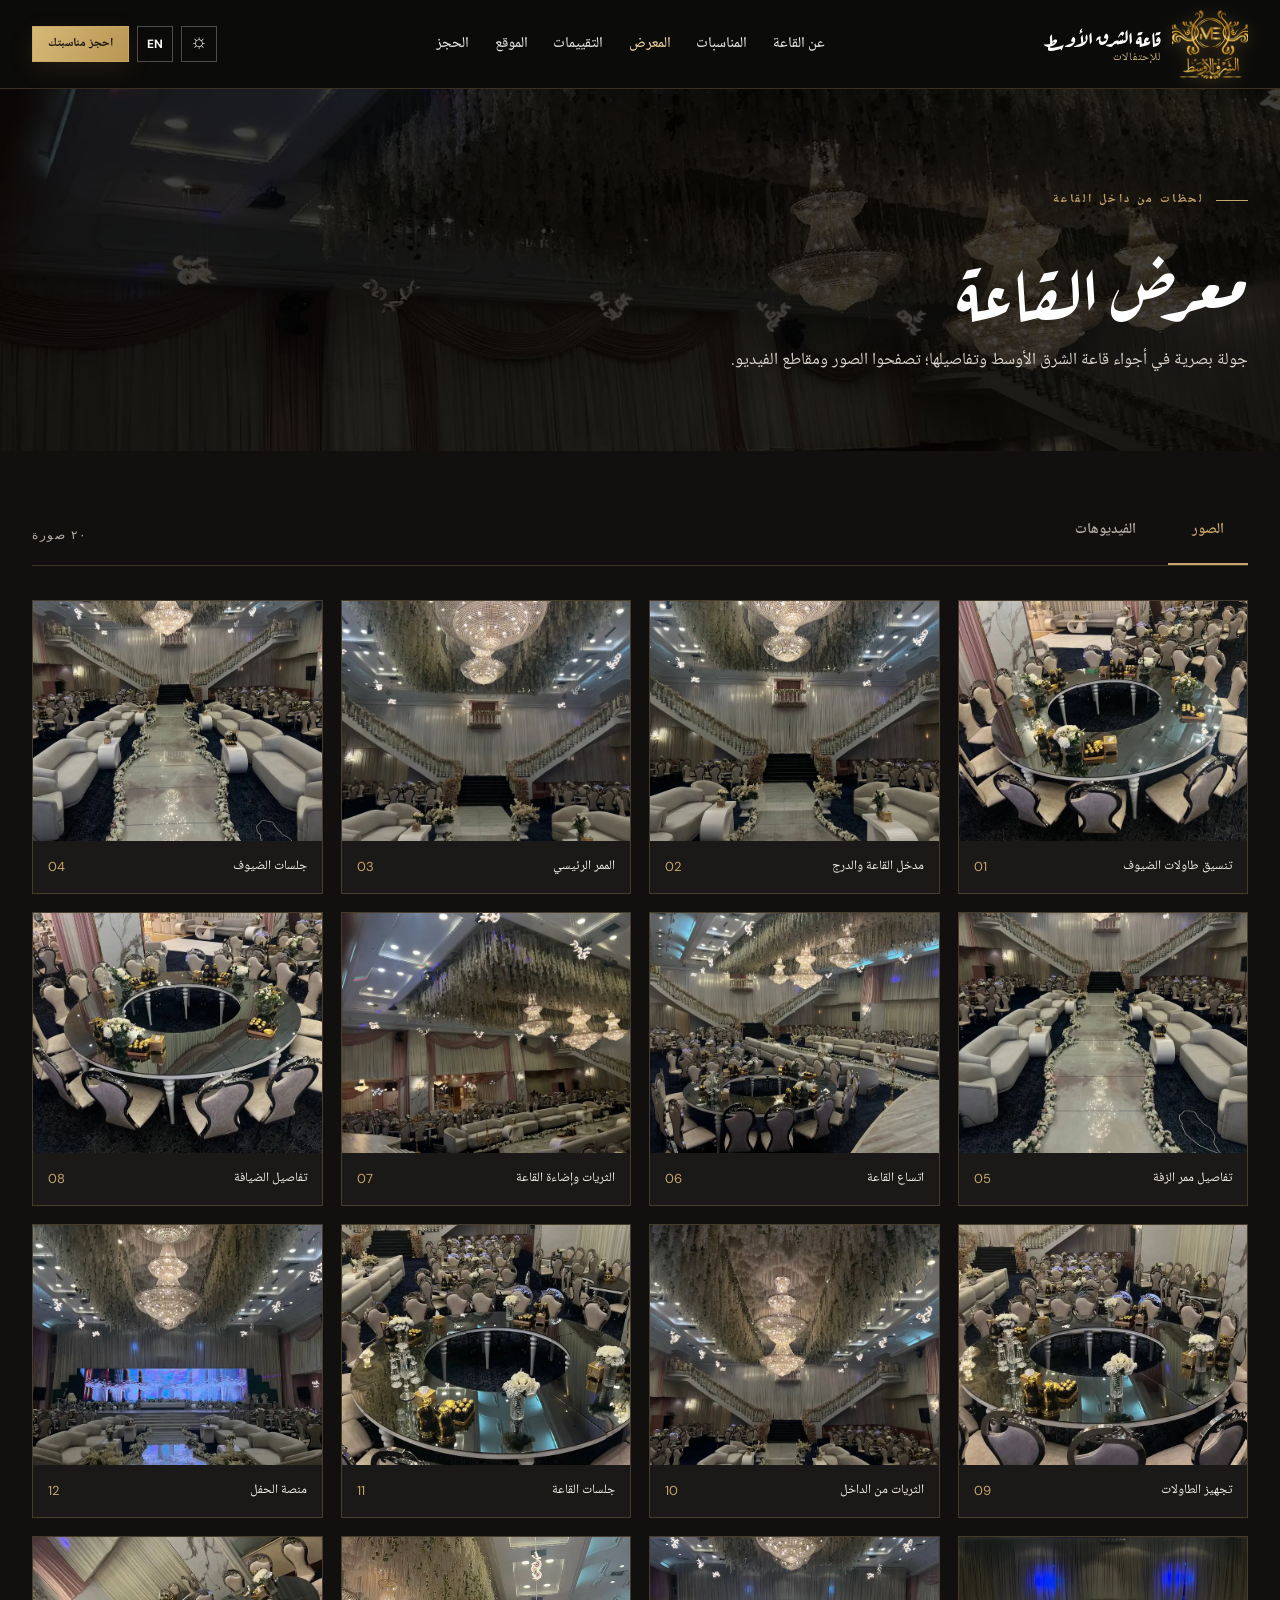
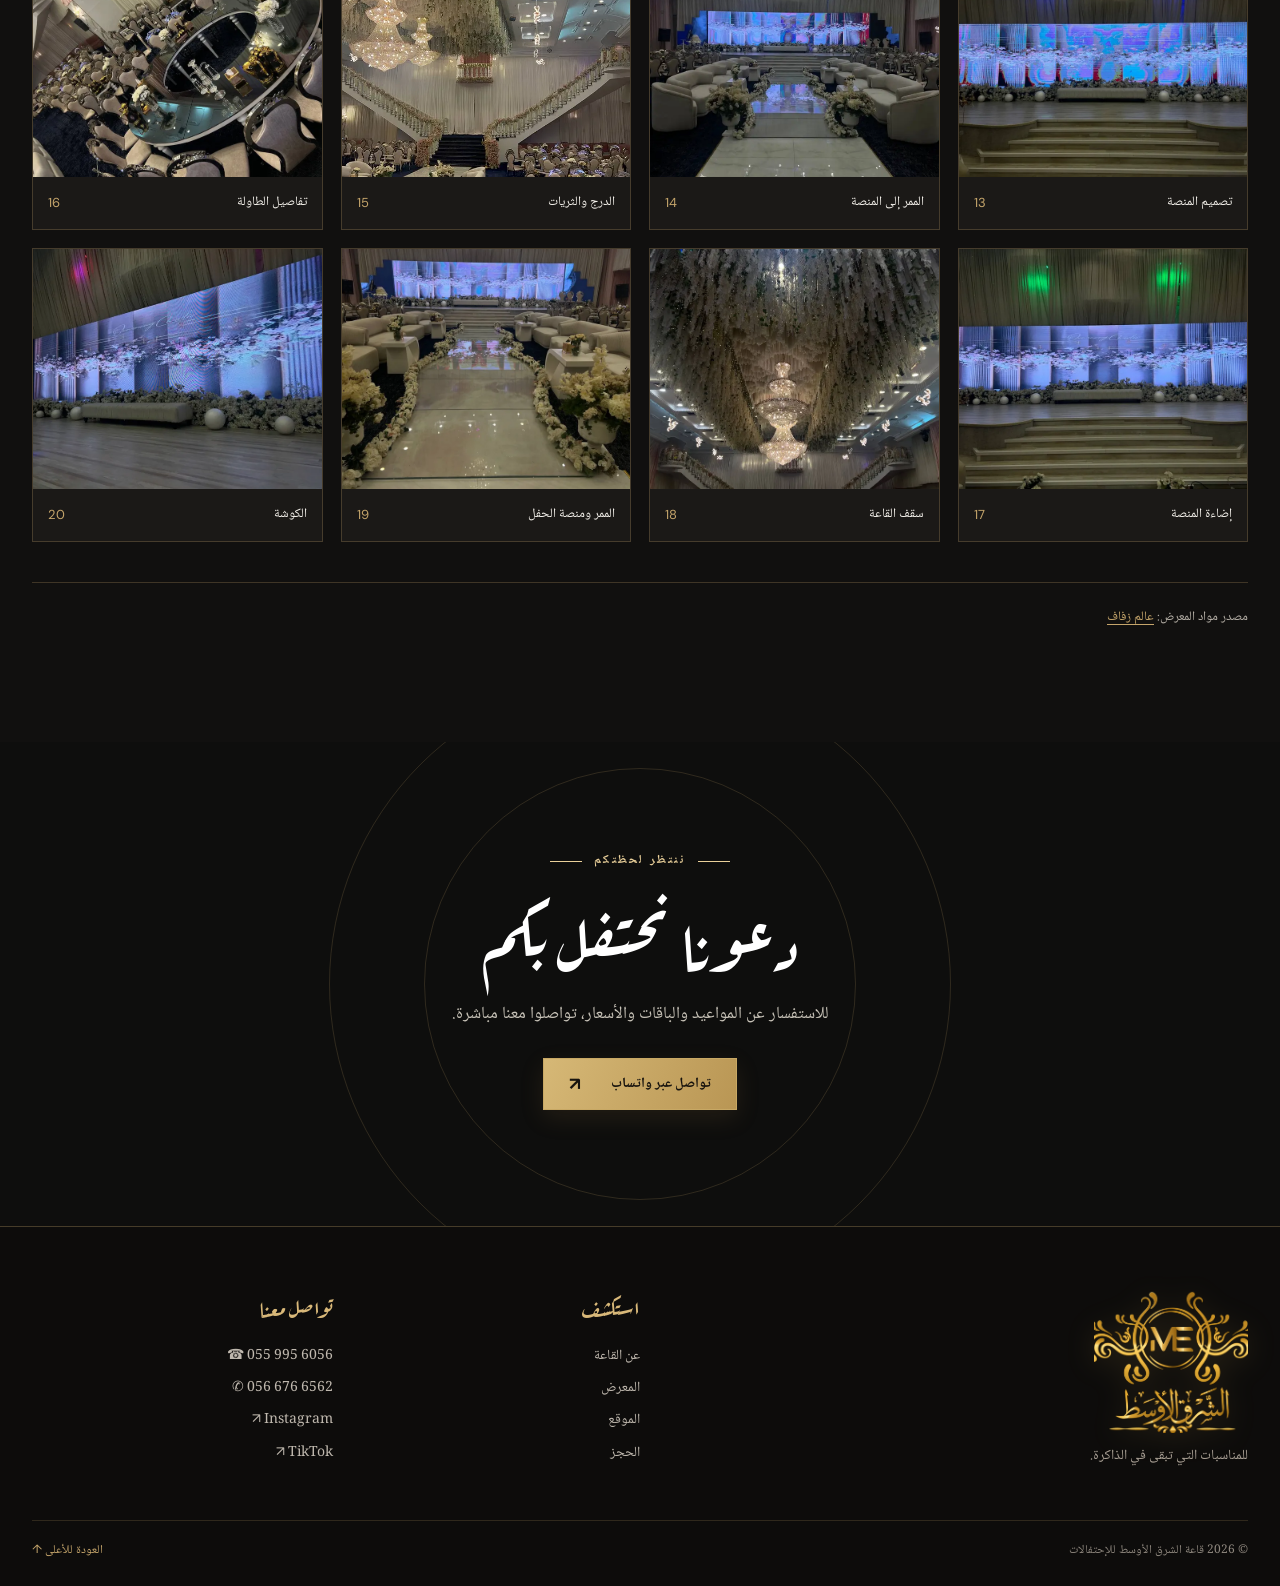
==== commit 622d71b2: "Remove hero dancers and refine Arabic typography defaults" ====
--- a/gallery.html
+++ b/gallery.html
@@ -9,7 +9,7 @@
   <link rel="icon" type="image/svg+xml" href="favicon.svg">
   <link rel="preconnect" href="https://fonts.googleapis.com">
   <link rel="preconnect" href="https://fonts.gstatic.com" crossorigin>
-  <link href="https://fonts.googleapis.com/css2?family=Amiri:wght@400;700&family=DM+Sans:wght@400;500;600;700&family=IBM+Plex+Sans+Arabic:wght@400;500;600;700&family=Playfair+Display:wght@400;500;600&display=swap" rel="stylesheet">
+  <link href="https://fonts.googleapis.com/css2?family=Aref+Ruqaa:wght@400;700&family=DM+Sans:wght@400;500;600;700&family=Noto+Naskh+Arabic:wght@400;500;600;700&family=Playfair+Display:wght@400;500;600&display=swap" rel="stylesheet">
   <link rel="stylesheet" href="styles.css">
   <script defer src="main.js"></script>
   <script defer src="gallery.js"></script>
--- a/styles.css
+++ b/styles.css
@@ -1,4 +1,4 @@
-:root{--bg:#11100f;--surface:#1b1917;--surface-2:#24211e;--text:#f6f3ed;--muted:#b5afa6;--gold:#c5a56b;--gold-bright:#ead09a;--line:rgba(197,165,107,.25);--shadow:0 24px 75px rgba(0,0,0,.25);--font-body:"IBM Plex Sans Arabic","DM Sans",sans-serif;--font-display:"Amiri","Playfair Display",serif}
+:root{--bg:#11100f;--surface:#1b1917;--surface-2:#24211e;--text:#f6f3ed;--muted:#b5afa6;--gold:#c5a56b;--gold-bright:#ead09a;--line:rgba(197,165,107,.25);--shadow:0 24px 75px rgba(0,0,0,.25);--font-body:"Noto Naskh Arabic","DM Sans",sans-serif;--font-display:"Aref Ruqaa","Playfair Display",serif}
 html[data-theme="light"]{--bg:#f7f7f5;--surface:#fff;--surface-2:#eeece8;--text:#181716;--muted:#66625d;--gold:#96713b;--gold-bright:#ae864c;--line:rgba(90,70,38,.2);--shadow:0 24px 70px rgba(30,25,16,.1)}
 *{box-sizing:border-box}
 html{scroll-behavior:smooth;scroll-padding-top:92px}
@@ -17,7 +17,7 @@
 .brand{display:flex;align-items:center;gap:11px;flex-shrink:0;line-height:1.3}
 .brand img{width:55px;height:55px;object-fit:contain;border:1px solid rgba(219,178,103,.45);background:#000}
 .brand-text{display:flex;flex-direction:column;white-space:nowrap}
-.brand-text strong{font-family:"Amiri",serif;font-size:19px;font-weight:700}
+.brand-text strong{font-family:"Aref Ruqaa",serif;font-size:19px;font-weight:700}
 .brand-text small{color:#dbbd82;font-size:11px;letter-spacing:.08em}
 .site-nav{display:flex;align-items:center;justify-content:center;gap:clamp(16px,2vw,30px);flex:1}
 .site-nav a{font-size:14px;font-weight:500;white-space:nowrap;opacity:.88;transition:color .2s,opacity .2s}
@@ -128,7 +128,7 @@
 .footer-grid{display:grid;grid-template-columns:1.7fr .8fr .9fr;gap:40px;padding-bottom:50px}
 .footer-brand img{width:118px;height:110px;object-fit:contain;margin-bottom:10px}
 .footer-brand p{font-size:14px;color:#aaa196;margin:0}
-.footer-grid h3{font:400 23px "Amiri",serif;color:#d8b879;margin:0 0 15px}
+.footer-grid h3{font:400 23px "Aref Ruqaa",serif;color:#d8b879;margin:0 0 15px}
 .footer-grid>div:not(:first-child){display:flex;flex-direction:column;align-items:flex-start}
 .footer-grid a{color:#bfb8ae;font-size:14px;line-height:2.3;transition:color .2s}
 .footer-grid a:hover{color:#e3c68c}
@@ -167,7 +167,7 @@
 .lightbox-next{right:18px;top:50%;transform:translateY(-50%)}
 [dir="rtl"] .lightbox-prev{right:18px;left:auto}
 [dir="rtl"] .lightbox-next{left:18px;right:auto}
-[lang="en"]{--font-body:"DM Sans","IBM Plex Sans Arabic",sans-serif;--font-display:"Playfair Display","Amiri",serif}
+[lang="en"]{--font-body:"DM Sans","Noto Naskh Arabic",sans-serif;--font-display:"Playfair Display","Aref Ruqaa",serif}
 [lang="en"] .brand-text strong,[lang="en"] .footer-grid h3{font-family:"Playfair Display",serif}
 [lang="en"] .brand-text strong{font-size:14px}
 [lang="en"] .brand-text small{font-size:10px}
@@ -185,10 +185,6 @@
 .hero{background:#171513}
 .hero-wash{background:linear-gradient(90deg,rgba(21,18,15,.18),rgba(20,17,14,.62) 46%,rgba(18,16,14,.88) 100%),linear-gradient(0deg,rgba(21,18,15,.36),transparent 40%)}
 [dir="ltr"] .hero-wash{background:linear-gradient(270deg,rgba(21,18,15,.18),rgba(20,17,14,.62) 46%,rgba(18,16,14,.88) 100%),linear-gradient(0deg,rgba(21,18,15,.36),transparent 40%)}
-.hero-dancers{position:absolute;z-index:2;bottom:7%;left:12%;width:clamp(82px,12vw,155px);height:auto;pointer-events:none;animation:dancersTravel 8s ease-in-out both}
-.hero-dancers img{width:100%;height:auto;filter:drop-shadow(0 0 14px rgba(240,196,105,.48));animation:dancersWaltz 1.6s ease-in-out infinite alternate}
-@keyframes dancersTravel{0%{left:51%;opacity:0}8%{opacity:1}18%{left:46%}40%{left:35%}62%{left:26%}84%{left:16%}100%{left:12%;opacity:1}}
-@keyframes dancersWaltz{0%{transform:rotate(-5deg) translateY(2px) scale(1)}50%{transform:rotate(3deg) translateY(-4px) scale(1.03)}100%{transform:rotate(-2deg) translateY(0) scale(1)}}
 .occasion-grid{grid-template-columns:repeat(12,minmax(0,1fr))}
 .occasion-card{min-height:274px;overflow:hidden}
 .occasion-card:nth-child(-n+4){grid-column:span 3}
@@ -236,8 +232,17 @@
 .form-submit{width:100%;margin-top:22px}.form-hint{font-size:12px;color:var(--muted);margin:10px 0 0;text-align:center}
 .mobile-contact-bar{display:none}
 @media(max-width:1100px){.brand img{width:67px;height:63px}.header-shell{gap:13px}}
-@media(max-width:820px){.site-nav{top:74px}.buffet-grid,.booking-grid{grid-template-columns:1fr}.buffet-visual{min-height:330px}.buffet-visual img{height:330px}.hero-dancers{bottom:10%;width:116px}.occasion-grid{grid-template-columns:repeat(2,minmax(0,1fr))}.occasion-card:nth-child(n){grid-column:auto}}
-@media(max-width:600px){body{padding-bottom:59px}.brand img{width:58px;height:56px}.hero{height:100svh;min-height:650px;max-height:790px}.hero-content{padding-top:35px;padding-bottom:115px}.hero h1{font-size:clamp(43px,10.5vw,62px)}.hero-description{line-height:1.75}.hero-dancers{bottom:8%;width:86px;animation:dancersTravelMobile 7s ease-in-out both}.hero-bottom{display:none}.occasion-grid{grid-template-columns:repeat(2,minmax(0,1fr))}.occasion-card{min-height:225px;padding:20px 16px}.occasion-art{width:55px;height:55px;margin:8px 0 12px}.occasion-card h3{font-size:21px}.occasion-card p{font-size:12px}.buffet-visual,.buffet-visual img{min-height:260px;height:260px}.booking-form{padding:22px 18px}.form-grid{gap:13px}.mobile-contact-bar{display:grid;grid-template-columns:1fr 1fr;position:fixed;bottom:0;left:0;right:0;z-index:80;height:59px;background:#1d1915;border-top:1px solid #b79352;box-shadow:0 -8px 24px rgba(0,0,0,.25)}.mobile-contact-bar a{display:flex;justify-content:center;align-items:center;gap:8px;color:#f8e8c7;font-size:13px;font-weight:700}.mobile-contact-bar a:first-child{background:#b99456;color:#17130e}.mobile-contact-bar a:first-child span:first-child{filter:brightness(0)}.mobile-contact-bar a span:first-child{font-size:21px}.footer-bottom{padding-bottom:8px}}
+@media(max-width:820px){.site-nav{top:74px}.buffet-grid,.booking-grid{grid-template-columns:1fr}.buffet-visual{min-height:330px}.buffet-visual img{height:330px}.occasion-grid{grid-template-columns:repeat(2,minmax(0,1fr))}.occasion-card:nth-child(n){grid-column:auto}}
+@media(max-width:600px){body{padding-bottom:59px}.brand img{width:58px;height:56px}.hero{height:100svh;min-height:650px;max-height:790px}.hero-content{padding-top:35px;padding-bottom:115px}.hero h1{font-size:clamp(43px,10.5vw,62px)}.hero-description{line-height:1.75}.hero-bottom{display:none}.occasion-grid{grid-template-columns:repeat(2,minmax(0,1fr))}.occasion-card{min-height:225px;padding:20px 16px}.occasion-art{width:55px;height:55px;margin:8px 0 12px}.occasion-card h3{font-size:21px}.occasion-card p{font-size:12px}.buffet-visual,.buffet-visual img{min-height:260px;height:260px}.booking-form{padding:22px 18px}.form-grid{gap:13px}.mobile-contact-bar{display:grid;grid-template-columns:1fr 1fr;position:fixed;bottom:0;left:0;right:0;z-index:80;height:59px;background:#1d1915;border-top:1px solid #b79352;box-shadow:0 -8px 24px rgba(0,0,0,.25)}.mobile-contact-bar a{display:flex;justify-content:center;align-items:center;gap:8px;color:#f8e8c7;font-size:13px;font-weight:700}.mobile-contact-bar a:first-child{background:#b99456;color:#17130e}.mobile-contact-bar a:first-child span:first-child{filter:brightness(0)}.mobile-contact-bar a span:first-child{font-size:21px}.footer-bottom{padding-bottom:8px}}
 @media(max-width:380px){.brand img{width:52px;height:50px}.brand-text strong{font-size:12px}.brand-text small{font-size:9px}.occasion-card{padding:18px 12px}.occasion-card h3{font-size:18px}.form-grid{grid-template-columns:1fr}.form-grid .full-field{grid-column:auto}}
-@keyframes dancersTravelMobile{0%{left:53%;opacity:0}10%{opacity:1}100%{left:9%;opacity:1}}
-@media(prefers-reduced-motion:reduce){html{scroll-behavior:auto}*,*::before,*::after{animation-duration:.01ms!important;animation-iteration-count:1!important;transition-duration:.01ms!important}.hero-dancers{left:12%;opacity:1}}
+[lang="ar"] body{font-size:17px;line-height:1.9}
+[lang="ar"] h1,[lang="ar"] h2{line-height:1.38;letter-spacing:0}
+[lang="ar"] .hero-description{font-size:19px;line-height:1.95;max-width:650px}
+[lang="ar"] .brand-text strong{font-size:21px}
+[lang="ar"] .site-nav a{font-size:15px}
+[lang="ar"] .about-copy>p:not(.eyebrow),[lang="ar"] .services-heading>p:not(.eyebrow),[lang="ar"] .location-copy>p:not(.eyebrow),[lang="ar"] .review-grid>div:first-child>p:not(.eyebrow),[lang="ar"] .buffet-copy>p:not(.eyebrow),[lang="ar"] .booking-copy>p:not(.eyebrow){font-size:17px;line-height:2.15}
+[lang="ar"] .occasion-card h3{font-size:31px;line-height:1.5}
+[lang="ar"] .occasion-card p{font-size:15px;line-height:1.8}
+[lang="ar"] .booking-form h3{font-size:38px}
+@media(max-width:600px){[lang="ar"] .hero h1{font-size:clamp(42px,10.4vw,59px);line-height:1.35}[lang="ar"] .hero-description{font-size:17px;line-height:1.85}[lang="ar"] .brand-text strong{font-size:15px}[lang="ar"] .occasion-card h3{font-size:23px}[lang="ar"] .occasion-card p{font-size:13px}}
+@media(prefers-reduced-motion:reduce){html{scroll-behavior:auto}*,*::before,*::after{animation-duration:.01ms!important;animation-iteration-count:1!important;transition-duration:.01ms!important}}
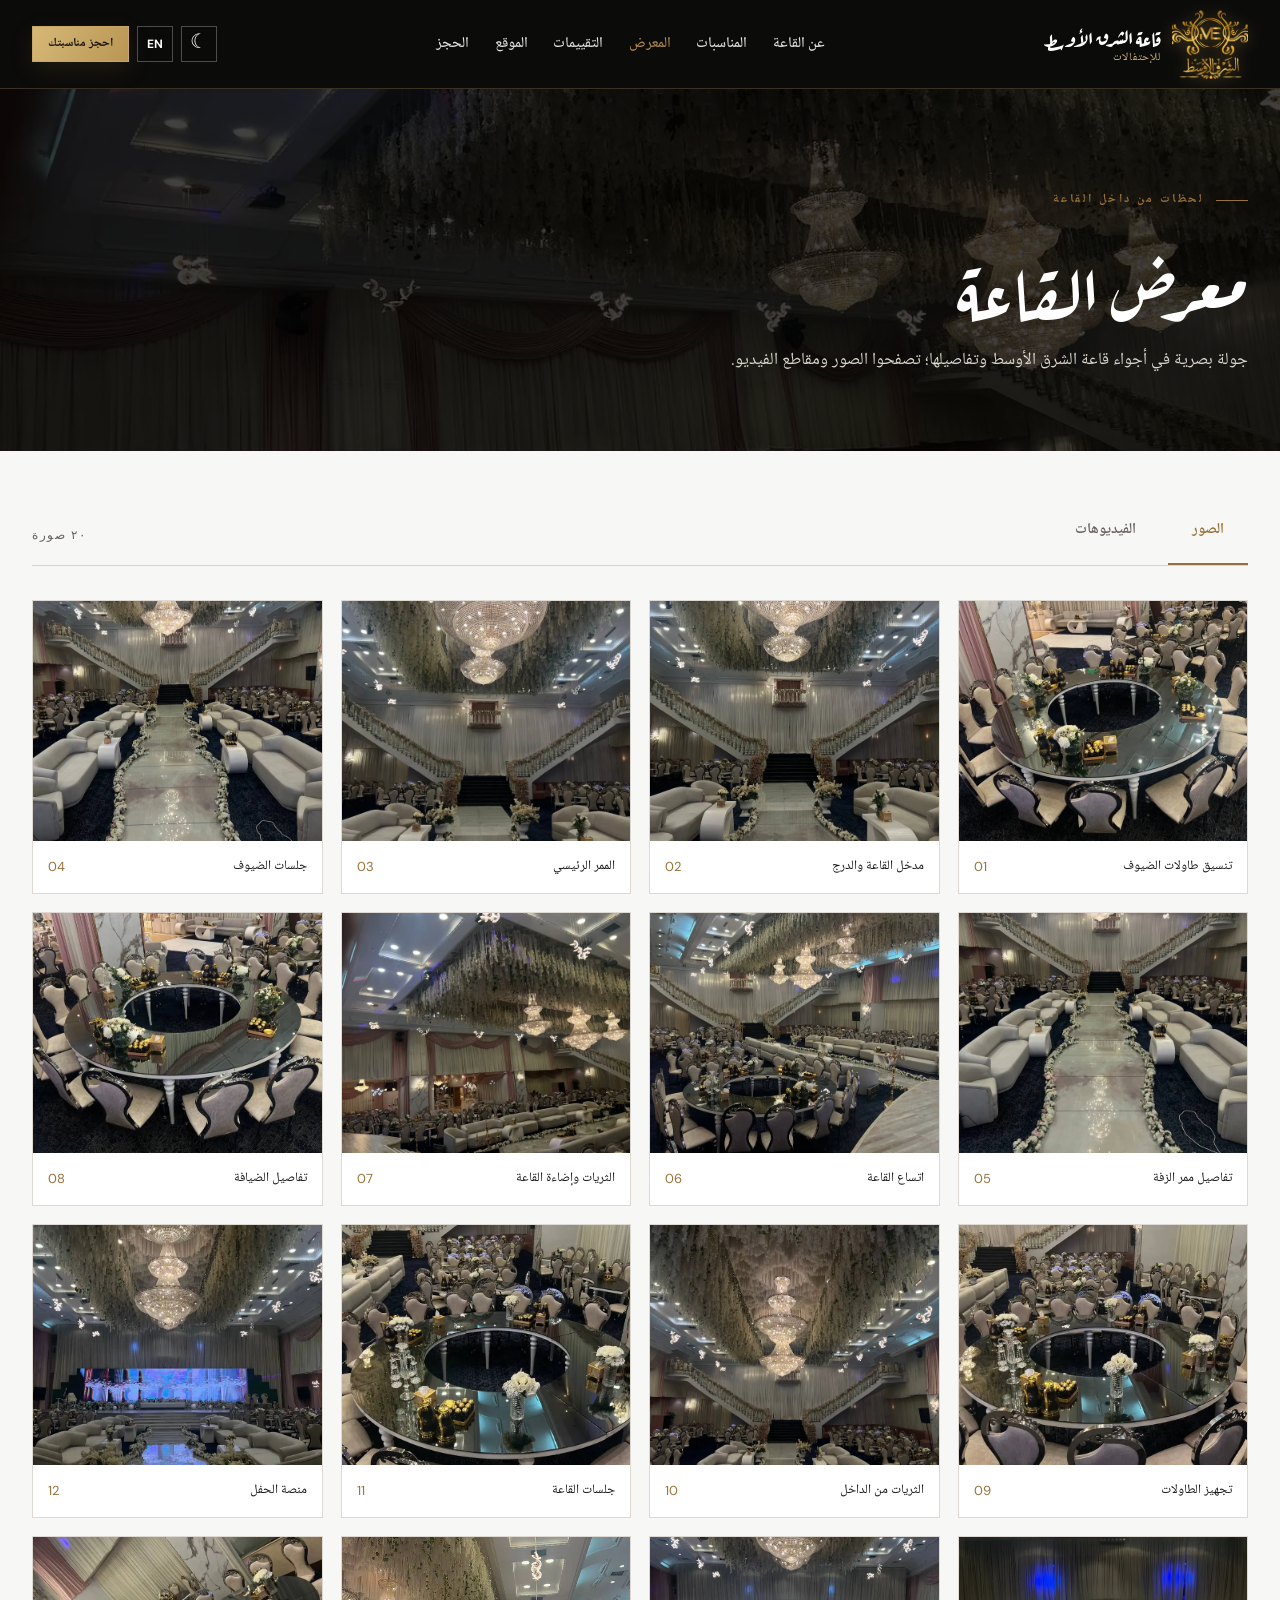
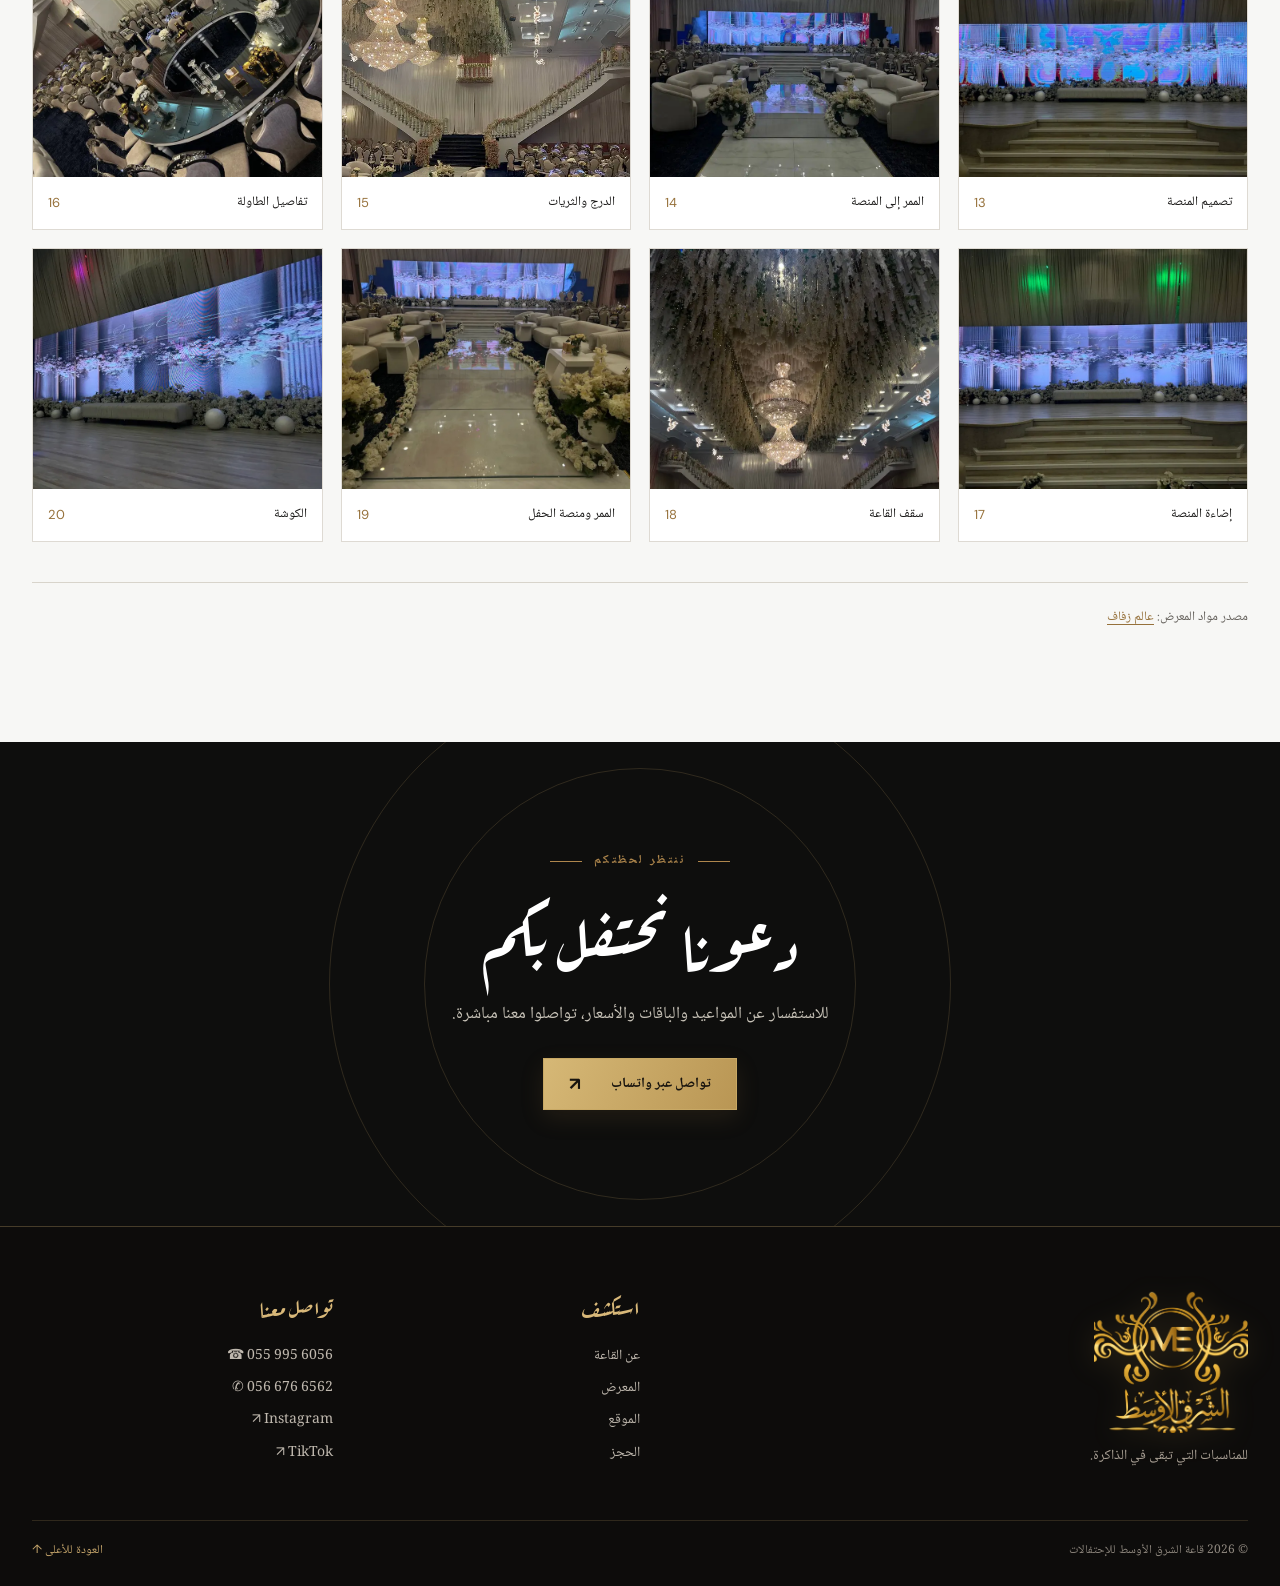
==== commit 6b980ca6: "Default to light theme and fix mobile gallery previews" ====
--- a/gallery.html
+++ b/gallery.html
@@ -1,9 +1,9 @@
 <!doctype html>
-<html lang="ar" dir="rtl" data-theme="dark">
+<html lang="ar" dir="rtl" data-theme="light">
 <head>
   <meta charset="utf-8">
   <meta name="viewport" content="width=device-width, initial-scale=1">
-  <meta name="theme-color" content="#101010">
+  <meta name="theme-color" content="#f7f7f5">
   <meta name="description" content="المعرض الكامل لصور وفيديوهات قاعة الشرق الأوسط للإحتفالات في جدة.">
   <title>المعرض | قاعة الشرق الأوسط للإحتفالات</title>
   <link rel="icon" type="image/svg+xml" href="favicon.svg">
@@ -20,7 +20,7 @@
     <div class="shell header-shell">
       <a class="brand" href="index.html" aria-label="قاعة الشرق الأوسط للإحتفالات"><img src="assets/brand-logo-transparent.png" alt="شعار قاعة الشرق الأوسط" width="76" height="70"><span class="brand-text"><strong data-i18n="brand">قاعة الشرق الأوسط</strong><small data-i18n="brandSub">للإحتفالات</small></span></a>
       <nav class="site-nav" id="site-nav" aria-label="التنقل الرئيسي"><a href="index.html#about" data-i18n="navAbout">عن القاعة</a><a href="index.html#occasions" data-i18n="navOccasions">المناسبات</a><a href="gallery.html" aria-current="page" data-i18n="navGallery">المعرض</a><a href="index.html#reviews" data-i18n="navReviews">التقييمات</a><a href="index.html#location" data-i18n="navLocation">الموقع</a><a href="index.html#booking" data-i18n="navBooking">الحجز</a></nav>
-      <div class="header-actions"><button class="icon-button" id="theme-toggle" type="button" aria-label="تفعيل الوضع الفاتح" title="الوضع الفاتح"><span aria-hidden="true">☼</span></button><button class="lang-button" id="lang-toggle" type="button" aria-label="Switch to English">EN</button><a class="button button-small header-book" href="https://wa.me/966566766562?text=%D9%85%D8%B1%D8%AD%D8%A8%D8%A7%D8%8C%20%D8%A3%D8%B1%D8%BA%D8%A8%20%D8%A8%D8%A7%D9%84%D8%A7%D8%B3%D8%AA%D9%81%D8%B3%D8%A7%D8%B1%20%D8%B9%D9%86%20%D8%AD%D8%AC%D8%B2%20%D9%82%D8%A7%D8%B9%D8%A9%20%D8%A7%D9%84%D8%B4%D8%B1%D9%82%20%D8%A7%D9%84%D8%A3%D9%88%D8%B3%D8%B7" target="_blank" rel="noopener" data-i18n="bookNow">احجز مناسبتك</a><button class="menu-button" id="menu-toggle" type="button" aria-controls="site-nav" aria-expanded="false" aria-label="فتح القائمة"><span></span><span></span><span></span></button></div>
+      <div class="header-actions"><button class="icon-button" id="theme-toggle" type="button" aria-label="تفعيل الوضع الداكن" title="الوضع الداكن"><span aria-hidden="true">☾</span></button><button class="lang-button" id="lang-toggle" type="button" aria-label="Switch to English">EN</button><a class="button button-small header-book" href="https://wa.me/966566766562?text=%D9%85%D8%B1%D8%AD%D8%A8%D8%A7%D8%8C%20%D8%A3%D8%B1%D8%BA%D8%A8%20%D8%A8%D8%A7%D9%84%D8%A7%D8%B3%D8%AA%D9%81%D8%B3%D8%A7%D8%B1%20%D8%B9%D9%86%20%D8%AD%D8%AC%D8%B2%20%D9%82%D8%A7%D8%B9%D8%A9%20%D8%A7%D9%84%D8%B4%D8%B1%D9%82%20%D8%A7%D9%84%D8%A3%D9%88%D8%B3%D8%B7" target="_blank" rel="noopener" data-i18n="bookNow">احجز مناسبتك</a><button class="menu-button" id="menu-toggle" type="button" aria-controls="site-nav" aria-expanded="false" aria-label="فتح القائمة"><span></span><span></span><span></span></button></div>
     </div>
   </header>
 
--- a/styles.css
+++ b/styles.css
@@ -98,6 +98,8 @@
 .split-heading h2{margin:0}
 .preview-grid{display:grid;grid-template-columns:1.3fr 1fr 1fr;gap:16px;height:390px}
 .preview-tile{position:relative;overflow:hidden;background:#191919;isolation:isolate}
+.preview-tile.preview-large{background:#24201d url("assets/photos/p02-large.webp") center/cover no-repeat}
+.preview-grid .preview-tile:nth-child(2){background:#24201d url("assets/photos/p02.webp") center/cover no-repeat}
 .preview-tile::after{content:"";position:absolute;inset:45% 0 0;background:linear-gradient(0deg,rgba(0,0,0,.7),transparent);z-index:0}
 .preview-tile img{width:100%;height:100%;object-fit:cover;transition:transform .5s,filter .5s}
 .preview-tile:hover img{transform:scale(1.06);filter:brightness(.8)}
@@ -233,6 +235,7 @@
 .mobile-contact-bar{display:none}
 @media(max-width:1100px){.brand img{width:67px;height:63px}.header-shell{gap:13px}}
 @media(max-width:820px){.site-nav{top:74px}.buffet-grid,.booking-grid{grid-template-columns:1fr}.buffet-visual{min-height:330px}.buffet-visual img{height:330px}.occasion-grid{grid-template-columns:repeat(2,minmax(0,1fr))}.occasion-card:nth-child(n){grid-column:auto}}
+@media(max-width:820px){.occasion-card:last-child{grid-column:1/-1;display:flex;flex-direction:column;align-items:center;justify-content:center;text-align:center;min-height:235px}.occasion-card:last-child .occasion-art{margin-inline:auto}}
 @media(max-width:600px){body{padding-bottom:59px}.brand img{width:58px;height:56px}.hero{height:100svh;min-height:650px;max-height:790px}.hero-content{padding-top:35px;padding-bottom:115px}.hero h1{font-size:clamp(43px,10.5vw,62px)}.hero-description{line-height:1.75}.hero-bottom{display:none}.occasion-grid{grid-template-columns:repeat(2,minmax(0,1fr))}.occasion-card{min-height:225px;padding:20px 16px}.occasion-art{width:55px;height:55px;margin:8px 0 12px}.occasion-card h3{font-size:21px}.occasion-card p{font-size:12px}.buffet-visual,.buffet-visual img{min-height:260px;height:260px}.booking-form{padding:22px 18px}.form-grid{gap:13px}.mobile-contact-bar{display:grid;grid-template-columns:1fr 1fr;position:fixed;bottom:0;left:0;right:0;z-index:80;height:59px;background:#1d1915;border-top:1px solid #b79352;box-shadow:0 -8px 24px rgba(0,0,0,.25)}.mobile-contact-bar a{display:flex;justify-content:center;align-items:center;gap:8px;color:#f8e8c7;font-size:13px;font-weight:700}.mobile-contact-bar a:first-child{background:#b99456;color:#17130e}.mobile-contact-bar a:first-child span:first-child{filter:brightness(0)}.mobile-contact-bar a span:first-child{font-size:21px}.footer-bottom{padding-bottom:8px}}
 @media(max-width:380px){.brand img{width:52px;height:50px}.brand-text strong{font-size:12px}.brand-text small{font-size:9px}.occasion-card{padding:18px 12px}.occasion-card h3{font-size:18px}.form-grid{grid-template-columns:1fr}.form-grid .full-field{grid-column:auto}}
 [lang="ar"] body{font-size:17px;line-height:1.9}
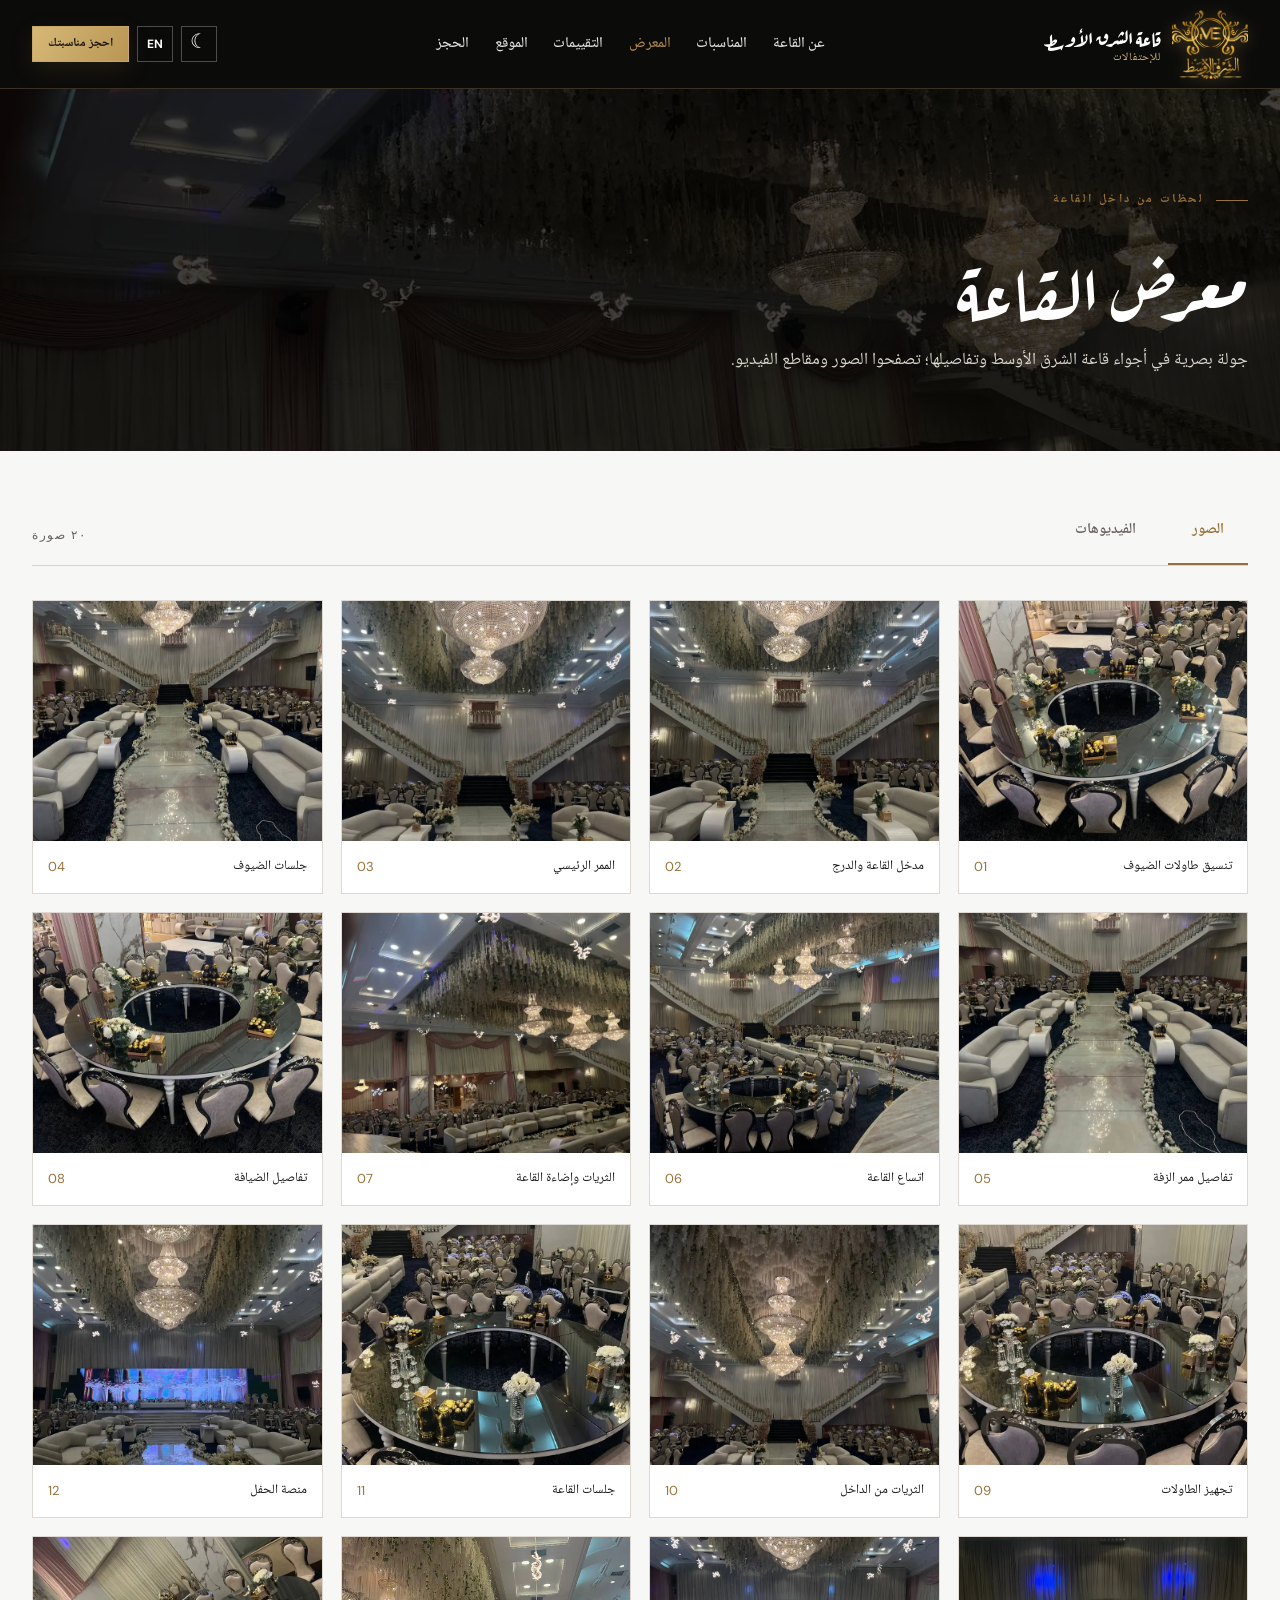
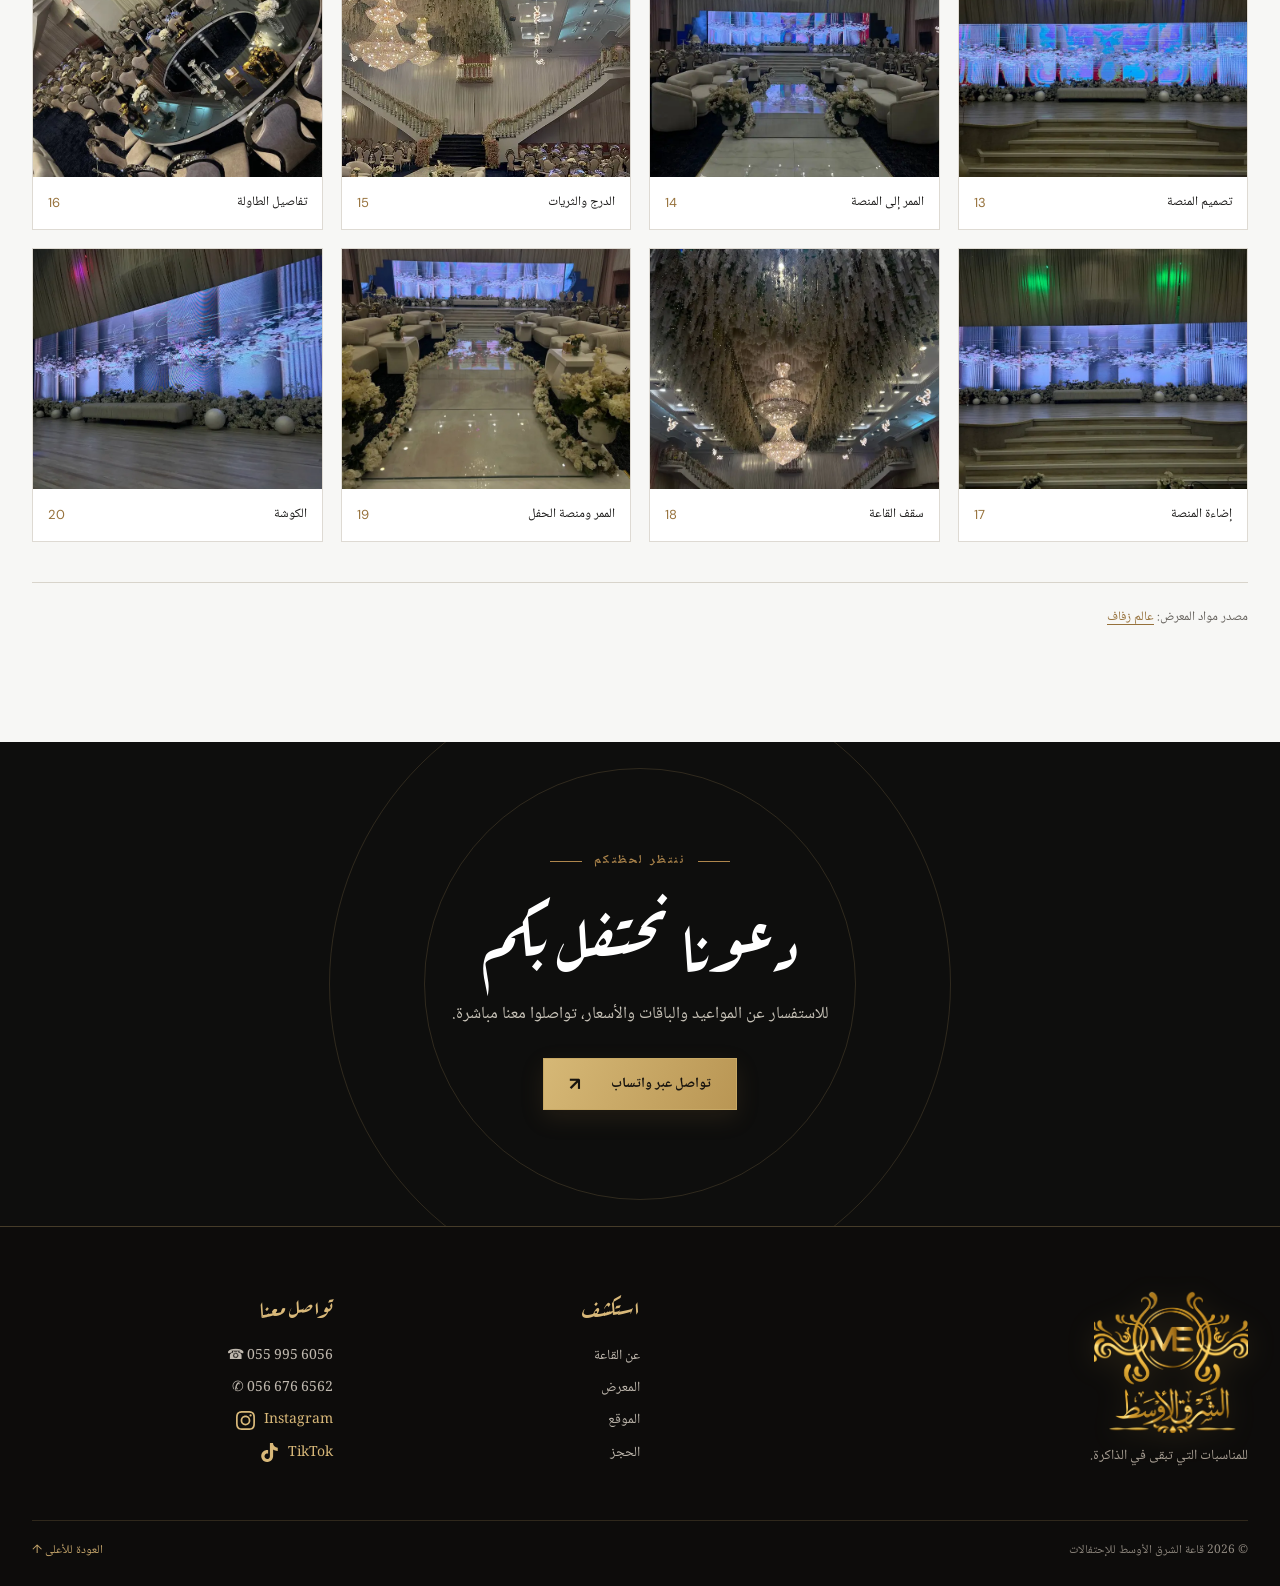
==== commit 59336a31: "Add Instagram and TikTok brand icons" ====
--- a/gallery.html
+++ b/gallery.html
@@ -36,7 +36,7 @@
 
   <div class="lightbox" id="lightbox" role="dialog" aria-modal="true" aria-label="عرض الوسائط" hidden><button class="lightbox-close" id="lightbox-close" type="button" aria-label="إغلاق">×</button><button class="lightbox-prev" id="lightbox-prev" type="button" aria-label="السابق">‹</button><div class="lightbox-inner" id="lightbox-inner"></div><button class="lightbox-next" id="lightbox-next" type="button" aria-label="التالي">›</button></div>
 
-  <footer class="site-footer"><div class="shell footer-grid"><div class="footer-brand"><img src="assets/brand-logo-transparent.png" alt="شعار قاعة الشرق الأوسط" width="142" height="132"><p data-i18n="footerLine">للمناسبات التي تبقى في الذاكرة.</p></div><div><h3 data-i18n="footerExplore">استكشف</h3><a href="index.html#about" data-i18n="navAbout">عن القاعة</a><a href="gallery.html" data-i18n="navGallery">المعرض</a><a href="index.html#location" data-i18n="navLocation">الموقع</a><a href="index.html#booking" data-i18n="navBooking">الحجز</a></div><div><h3 data-i18n="footerContact">تواصل معنا</h3><a href="tel:+966559956056" dir="ltr">☎ 055 995 6056</a><a href="https://wa.me/966566766562" target="_blank" rel="noopener" dir="ltr">✆ 056 676 6562</a><a href="https://www.instagram.com/meweddings/?hl=ar" target="_blank" rel="noopener">Instagram ↗</a><a href="https://www.tiktok.com/@meweddinghall" target="_blank" rel="noopener">TikTok ↗</a></div></div><div class="shell footer-bottom"><span>© <span id="year"></span> <span data-i18n="copyright">قاعة الشرق الأوسط للإحتفالات</span></span><a href="#top" data-i18n="backTop">العودة للأعلى ↑</a></div></footer>
+  <footer class="site-footer"><div class="shell footer-grid"><div class="footer-brand"><img src="assets/brand-logo-transparent.png" alt="شعار قاعة الشرق الأوسط" width="142" height="132"><p data-i18n="footerLine">للمناسبات التي تبقى في الذاكرة.</p></div><div><h3 data-i18n="footerExplore">استكشف</h3><a href="index.html#about" data-i18n="navAbout">عن القاعة</a><a href="gallery.html" data-i18n="navGallery">المعرض</a><a href="index.html#location" data-i18n="navLocation">الموقع</a><a href="index.html#booking" data-i18n="navBooking">الحجز</a></div><div><h3 data-i18n="footerContact">تواصل معنا</h3><a href="tel:+966559956056" dir="ltr">☎ 055 995 6056</a><a href="https://wa.me/966566766562" target="_blank" rel="noopener" dir="ltr">✆ 056 676 6562</a><a class="social-link" href="https://www.instagram.com/meweddings/?hl=ar" target="_blank" rel="noopener"><span class="social-icon social-icon-instagram" aria-hidden="true"></span><span>Instagram</span></a><a class="social-link" href="https://www.tiktok.com/@meweddinghall" target="_blank" rel="noopener"><span class="social-icon social-icon-tiktok" aria-hidden="true"></span><span>TikTok</span></a></div></div><div class="shell footer-bottom"><span>© <span id="year"></span> <span data-i18n="copyright">قاعة الشرق الأوسط للإحتفالات</span></span><a href="#top" data-i18n="backTop">العودة للأعلى ↑</a></div></footer>
   <div class="mobile-contact-bar"><a href="https://wa.me/966566766562" target="_blank" rel="noopener"><span aria-hidden="true">✆</span><span data-i18n="whatsappLabel">واتساب الحجز</span></a><a href="tel:+966559956056"><span aria-hidden="true">☎</span><span data-i18n="callLabel">تواصل معنا</span></a></div>
 </body>
 </html>
--- a/styles.css
+++ b/styles.css
@@ -134,6 +134,8 @@
 .footer-grid>div:not(:first-child){display:flex;flex-direction:column;align-items:flex-start}
 .footer-grid a{color:#bfb8ae;font-size:14px;line-height:2.3;transition:color .2s}
 .footer-grid a:hover{color:#e3c68c}
+.footer-grid a.social-link{color:#d8b879}
+.footer-grid a.social-link:hover{color:#f1d7a4}
 .footer-bottom{border-top:1px solid rgba(197,165,107,.18);padding-top:19px;display:flex;justify-content:space-between;gap:20px;color:#8e877e;font-size:12px}
 .footer-bottom a{color:#c5a56b}
 /* Gallery page */
@@ -223,6 +225,10 @@
 .contact-icon{width:46px;height:46px;display:grid;place-items:center;border:1px solid var(--gold);border-radius:50%;color:var(--gold);font-size:24px;flex:none}
 .contact-option[href^="https://wa.me"] .contact-icon,.mobile-contact-bar a[href^="https://wa.me"] span:first-child{font-size:0;background-image:url("data:image/svg+xml,%3Csvg xmlns='http://www.w3.org/2000/svg' viewBox='0 0 32 32' fill='none' stroke='%23c5a56b' stroke-width='2.1' stroke-linecap='round' stroke-linejoin='round'%3E%3Cpath d='M8 25 4 28l1.5-6A12 12 0 1 1 10 26Z'/%3E%3Cpath d='M11 10c-1 0-2 2-1 4 2 4 5 7 9 8 2 .5 4-1 4-2l-4-2-2 2c-2-1-4-3-5-5l2-2-2-3Z'/%3E%3C/svg%3E");background-position:center;background-repeat:no-repeat;background-size:25px 25px}
 .social-links{display:flex;gap:22px;flex-wrap:wrap}.social-links a{color:var(--gold);border-bottom:1px solid var(--gold);font:600 13px "DM Sans",sans-serif;padding-bottom:4px}
+.social-link{display:inline-flex;align-items:center;gap:9px;direction:ltr}
+.social-icon{display:inline-block;width:19px;height:19px;flex:none;background:currentColor;mask-position:center;mask-repeat:no-repeat;mask-size:contain;-webkit-mask-position:center;-webkit-mask-repeat:no-repeat;-webkit-mask-size:contain}
+.social-icon-instagram{mask-image:url("assets/icons/instagram.svg");-webkit-mask-image:url("assets/icons/instagram.svg")}
+.social-icon-tiktok{mask-image:url("assets/icons/tiktok.svg");-webkit-mask-image:url("assets/icons/tiktok.svg")}
 .booking-form{background:var(--surface);border:1px solid var(--line);padding:clamp(24px,3vw,42px);box-shadow:var(--shadow)}
 .booking-form h3{font:400 34px var(--font-display);margin:0 0 22px;color:var(--gold-bright)}
 .form-grid{display:grid;grid-template-columns:repeat(2,minmax(0,1fr));gap:18px}
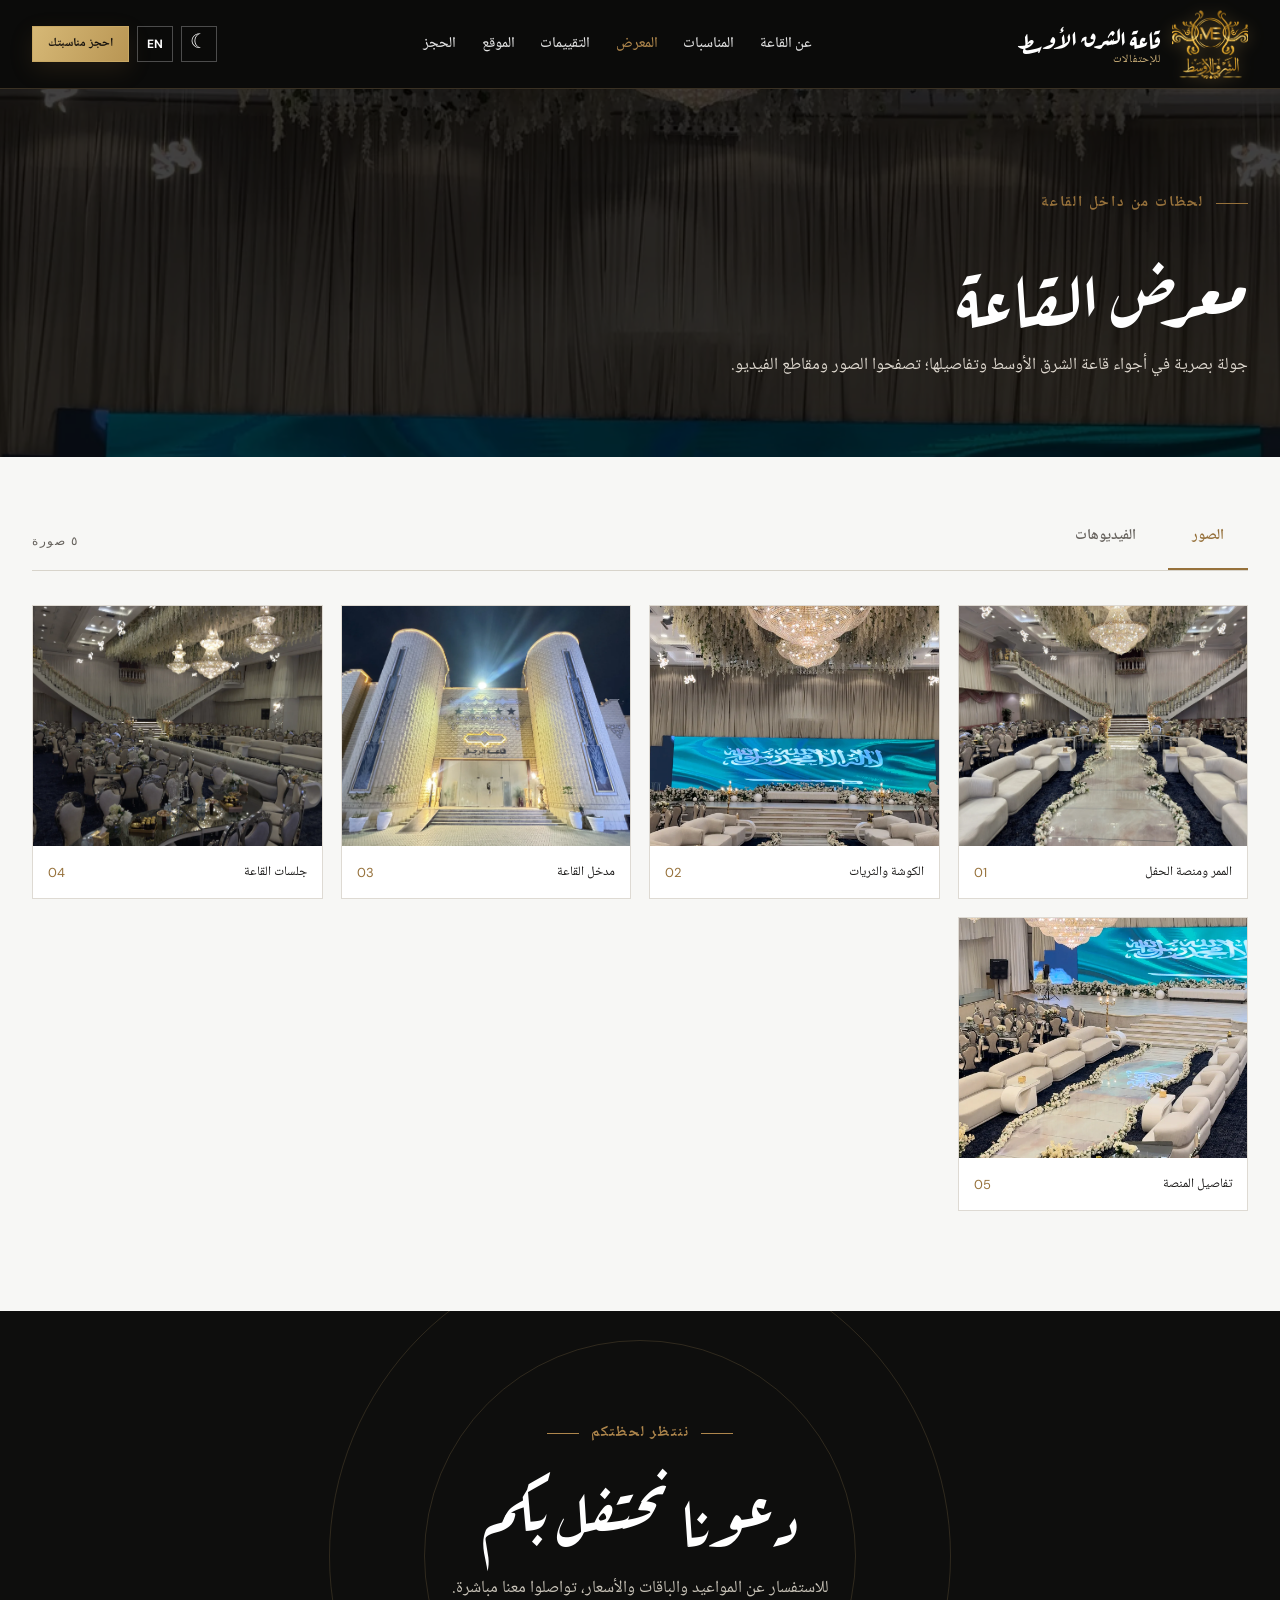
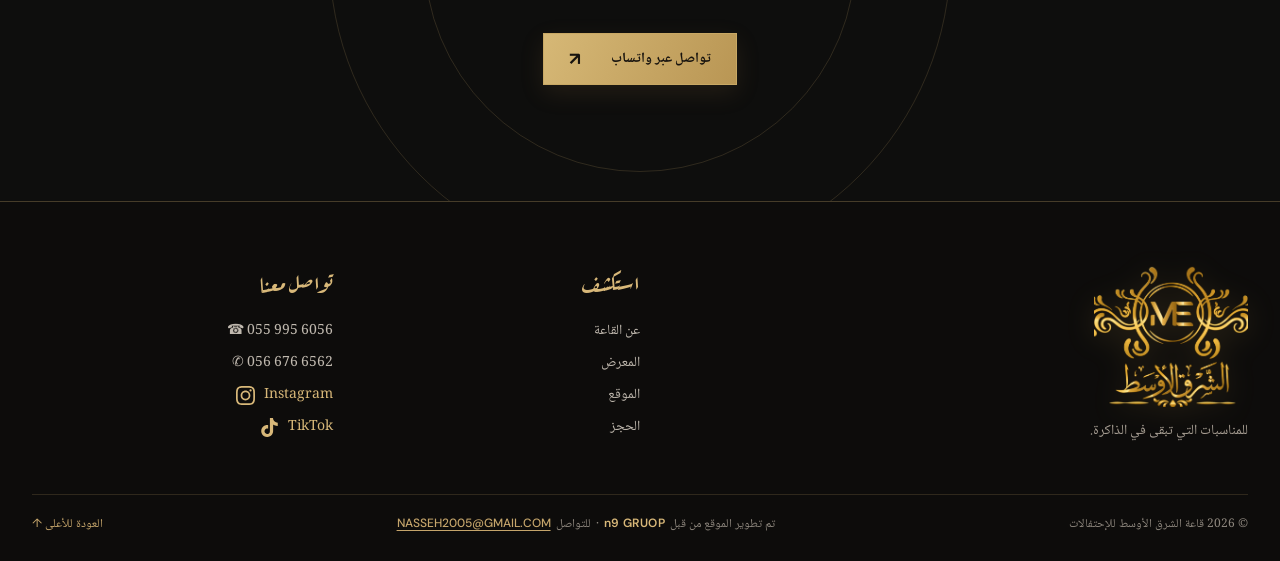
==== commit b9e0660c: "Replace venue media with owner photos and videos" ====
--- a/gallery.html
+++ b/gallery.html
@@ -29,14 +29,13 @@
     <section class="gallery-main" aria-label="صور وفيديوهات القاعة"><div class="shell">
       <div class="gallery-toolbar"><div class="gallery-tabs" role="tablist" aria-label="نوع الوسائط"><button class="gallery-tab" type="button" role="tab" id="photos-tab" aria-controls="gallery-panel" aria-selected="true" data-tab="photos" data-i18n="photos">الصور</button><button class="gallery-tab" type="button" role="tab" id="videos-tab" aria-controls="gallery-panel" aria-selected="false" data-tab="videos" data-i18n="videos">الفيديوهات</button></div><span class="gallery-count" id="gallery-count"></span></div>
       <div class="full-gallery-grid" id="gallery-panel" role="tabpanel" aria-labelledby="photos-tab"></div>
-      <p class="gallery-credit"><span data-i18n="galleryCredit">مصدر مواد المعرض:</span> <a href="https://zafafworld.net/ar/listings/draft-570ce083-46de-40d8-ac60-ab97fcea04d9" target="_blank" rel="noopener" data-i18n="sourceName">عالم زفاف</a></p>
     </div></section>
     <section class="closing-cta"><div class="shell closing-inner"><p class="eyebrow"><span class="eyebrow-line"></span><span data-i18n="closingEyebrow">ننتظر لحظتكم</span><span class="eyebrow-line"></span></p><h2 data-i18n="closingTitle">دعونا نحتفل بكم</h2><p data-i18n="closingText">للاستفسار عن المواعيد والباقات والأسعار، تواصلوا معنا مباشرة.</p><a class="button" href="https://wa.me/966566766562?text=%D9%85%D8%B1%D8%AD%D8%A8%D8%A7%D8%8C%20%D8%A3%D8%B1%D8%BA%D8%A8%20%D8%A8%D8%A7%D9%84%D8%A7%D8%B3%D8%AA%D9%81%D8%B3%D8%A7%D8%B1%20%D8%B9%D9%86%20%D8%AD%D8%AC%D8%B2%20%D8%A7%D9%84%D9%82%D8%A7%D8%B9%D8%A9" target="_blank" rel="noopener"><span data-i18n="contactWhatsapp">تواصل عبر واتساب</span><span class="button-arrow" aria-hidden="true">↗</span></a></div></section>
   </main>
 
   <div class="lightbox" id="lightbox" role="dialog" aria-modal="true" aria-label="عرض الوسائط" hidden><button class="lightbox-close" id="lightbox-close" type="button" aria-label="إغلاق">×</button><button class="lightbox-prev" id="lightbox-prev" type="button" aria-label="السابق">‹</button><div class="lightbox-inner" id="lightbox-inner"></div><button class="lightbox-next" id="lightbox-next" type="button" aria-label="التالي">›</button></div>
 
-  <footer class="site-footer"><div class="shell footer-grid"><div class="footer-brand"><img src="assets/brand-logo-transparent.png" alt="شعار قاعة الشرق الأوسط" width="142" height="132"><p data-i18n="footerLine">للمناسبات التي تبقى في الذاكرة.</p></div><div><h3 data-i18n="footerExplore">استكشف</h3><a href="index.html#about" data-i18n="navAbout">عن القاعة</a><a href="gallery.html" data-i18n="navGallery">المعرض</a><a href="index.html#location" data-i18n="navLocation">الموقع</a><a href="index.html#booking" data-i18n="navBooking">الحجز</a></div><div><h3 data-i18n="footerContact">تواصل معنا</h3><a href="tel:+966559956056" dir="ltr">☎ 055 995 6056</a><a href="https://wa.me/966566766562" target="_blank" rel="noopener" dir="ltr">✆ 056 676 6562</a><a class="social-link" href="https://www.instagram.com/meweddings/?hl=ar" target="_blank" rel="noopener"><span class="social-icon social-icon-instagram" aria-hidden="true"></span><span>Instagram</span></a><a class="social-link" href="https://www.tiktok.com/@meweddinghall" target="_blank" rel="noopener"><span class="social-icon social-icon-tiktok" aria-hidden="true"></span><span>TikTok</span></a></div></div><div class="shell footer-bottom"><span>© <span id="year"></span> <span data-i18n="copyright">قاعة الشرق الأوسط للإحتفالات</span></span><a href="#top" data-i18n="backTop">العودة للأعلى ↑</a></div></footer>
+  <footer class="site-footer"><div class="shell footer-grid"><div class="footer-brand"><img src="assets/brand-logo-transparent.png" alt="شعار قاعة الشرق الأوسط" width="142" height="132"><p data-i18n="footerLine">للمناسبات التي تبقى في الذاكرة.</p></div><div><h3 data-i18n="footerExplore">استكشف</h3><a href="index.html#about" data-i18n="navAbout">عن القاعة</a><a href="gallery.html" data-i18n="navGallery">المعرض</a><a href="index.html#location" data-i18n="navLocation">الموقع</a><a href="index.html#booking" data-i18n="navBooking">الحجز</a></div><div><h3 data-i18n="footerContact">تواصل معنا</h3><a href="tel:+966559956056" dir="ltr">☎ 055 995 6056</a><a href="https://wa.me/966566766562" target="_blank" rel="noopener" dir="ltr">✆ 056 676 6562</a><a class="social-link" href="https://www.instagram.com/meweddings/?hl=ar" target="_blank" rel="noopener"><span class="social-icon social-icon-instagram" aria-hidden="true"></span><span>Instagram</span></a><a class="social-link" href="https://www.tiktok.com/@meweddinghall" target="_blank" rel="noopener"><span class="social-icon social-icon-tiktok" aria-hidden="true"></span><span>TikTok</span></a></div></div><div class="shell footer-bottom"><span>© <span id="year"></span> <span data-i18n="copyright">قاعة الشرق الأوسط للإحتفالات</span></span><span class="developer-credit"><span data-i18n="devCredit">تم تطوير الموقع من قبل</span> <strong dir="ltr">n9 GRUOP</strong> · <span data-i18n="devContact">للتواصل</span> <a href="mailto:nasseh2005@gmail.com" dir="ltr">NASSEH2005@GMAIL.COM</a></span><a href="#top" data-i18n="backTop">العودة للأعلى ↑</a></div></footer>
   <div class="mobile-contact-bar"><a href="https://wa.me/966566766562" target="_blank" rel="noopener"><span aria-hidden="true">✆</span><span data-i18n="whatsappLabel">واتساب الحجز</span></a><a href="tel:+966559956056"><span aria-hidden="true">☎</span><span data-i18n="callLabel">تواصل معنا</span></a></div>
 </body>
 </html>
--- a/styles.css
+++ b/styles.css
@@ -40,7 +40,7 @@
 .light-link{color:#fff;border-color:rgba(255,255,255,.75)}
 .hero{min-height:min(850px,100svh);height:100svh;max-height:940px;position:relative;display:flex;align-items:center;color:#fff;background:#090909;isolation:isolate;overflow:hidden}
 .hero-photo,.hero-wash{position:absolute;inset:0;z-index:-2}
-.hero-photo{background:url("assets/photos/p02-large.webp") center 53%/cover no-repeat;transform:scale(1.02)}
+.hero-photo{background:url("assets/venue/photos/aisle.webp") center 53%/cover no-repeat;transform:scale(1.02)}
 .hero-wash{z-index:-1;background:linear-gradient(90deg,rgba(6,6,6,.2),rgba(5,5,5,.65) 48%,rgba(5,5,5,.9) 100%),linear-gradient(0deg,rgba(0,0,0,.5),transparent 38%)}
 [dir="ltr"] .hero-wash{background:linear-gradient(270deg,rgba(6,6,6,.2),rgba(5,5,5,.65) 48%,rgba(5,5,5,.9) 100%),linear-gradient(0deg,rgba(0,0,0,.5),transparent 38%)}
 .hero-content{padding-top:110px;position:relative}
@@ -98,8 +98,8 @@
 .split-heading h2{margin:0}
 .preview-grid{display:grid;grid-template-columns:1.3fr 1fr 1fr;gap:16px;height:390px}
 .preview-tile{position:relative;overflow:hidden;background:#191919;isolation:isolate}
-.preview-tile.preview-large{background:#24201d url("assets/photos/p02-large.webp") center/cover no-repeat}
-.preview-grid .preview-tile:nth-child(2){background:#24201d url("assets/photos/p02.webp") center/cover no-repeat}
+.preview-tile.preview-large{background:#24201d url("assets/venue/photos/aisle.webp") center/cover no-repeat}
+.preview-grid .preview-tile:nth-child(2){background:#24201d url("assets/venue/photos/stage-front.webp") center/cover no-repeat}
 .preview-tile::after{content:"";position:absolute;inset:45% 0 0;background:linear-gradient(0deg,rgba(0,0,0,.7),transparent);z-index:0}
 .preview-tile img{width:100%;height:100%;object-fit:cover;transition:transform .5s,filter .5s}
 .preview-tile:hover img{transform:scale(1.06);filter:brightness(.8)}
@@ -140,7 +140,7 @@
 .footer-bottom a{color:#c5a56b}
 /* Gallery page */
 .inner-header{position:relative;background:#0b0b0a;border-bottom-color:rgba(197,165,107,.25)}
-.gallery-hero{background:#11100f url("assets/photos/p07-large.webp") center 45%/cover no-repeat;position:relative;color:#fff;isolation:isolate;padding:100px 0 74px}
+.gallery-hero{background:#11100f url("assets/venue/photos/stage-front.webp") center 45%/cover no-repeat;position:relative;color:#fff;isolation:isolate;padding:100px 0 74px}
 .gallery-hero::before{content:"";position:absolute;inset:0;background:rgba(0,0,0,.74);z-index:-1}
 .gallery-hero h1{font-size:clamp(55px,6vw,88px);margin:0 0 7px}
 .gallery-hero p:last-child{max-width:660px;color:#ded8cf;margin:0;font-size:17px}
@@ -254,4 +254,16 @@
 [lang="ar"] .occasion-card p{font-size:15px;line-height:1.8}
 [lang="ar"] .booking-form h3{font-size:38px}
 @media(max-width:600px){[lang="ar"] .hero h1{font-size:clamp(42px,10.4vw,59px);line-height:1.35}[lang="ar"] .hero-description{font-size:17px;line-height:1.85}[lang="ar"] .brand-text strong{font-size:15px}[lang="ar"] .occasion-card h3{font-size:23px}[lang="ar"] .occasion-card p{font-size:13px}}
+.brand-text strong,[lang="ar"] .brand-text strong{font-size:25px}
+.eyebrow{font-size:15px;letter-spacing:.12em}
+h2{font-size:clamp(48px,5vw,78px)}
+.footer-bottom{align-items:center;flex-wrap:wrap}
+.developer-credit{display:inline-flex;align-items:baseline;justify-content:center;gap:5px;flex-wrap:wrap;text-align:center}
+.developer-credit strong{color:#d8b879;font:600 12px "DM Sans",sans-serif;letter-spacing:.04em}
+.developer-credit a{font:500 12px "DM Sans",sans-serif;text-decoration:underline;text-underline-offset:3px;overflow-wrap:anywhere}
+.developer-credit a:hover{color:#f1d7a4}
+@media(max-width:1100px){.brand-text strong,[lang="ar"] .brand-text strong{font-size:21px}}
+@media(max-width:600px){.brand-text strong,[lang="ar"] .brand-text strong{font-size:18px}.eyebrow{font-size:14px}h2{font-size:clamp(49px,10vw,58px)}.footer-bottom{align-items:flex-start}.developer-credit{justify-content:flex-start;text-align:start}}
+@media(max-width:380px){.brand-text{display:flex}.brand-text strong,[lang="ar"] .brand-text strong{font-size:16px}}
+@media(max-width:380px){[lang="en"] .brand{gap:6px}[lang="en"] .brand img{width:46px;height:46px}[lang="en"] .brand-text strong{font-size:14px}[lang="en"] .header-actions{gap:3px}}
 @media(prefers-reduced-motion:reduce){html{scroll-behavior:auto}*,*::before,*::after{animation-duration:.01ms!important;animation-iteration-count:1!important;transition-duration:.01ms!important}}
